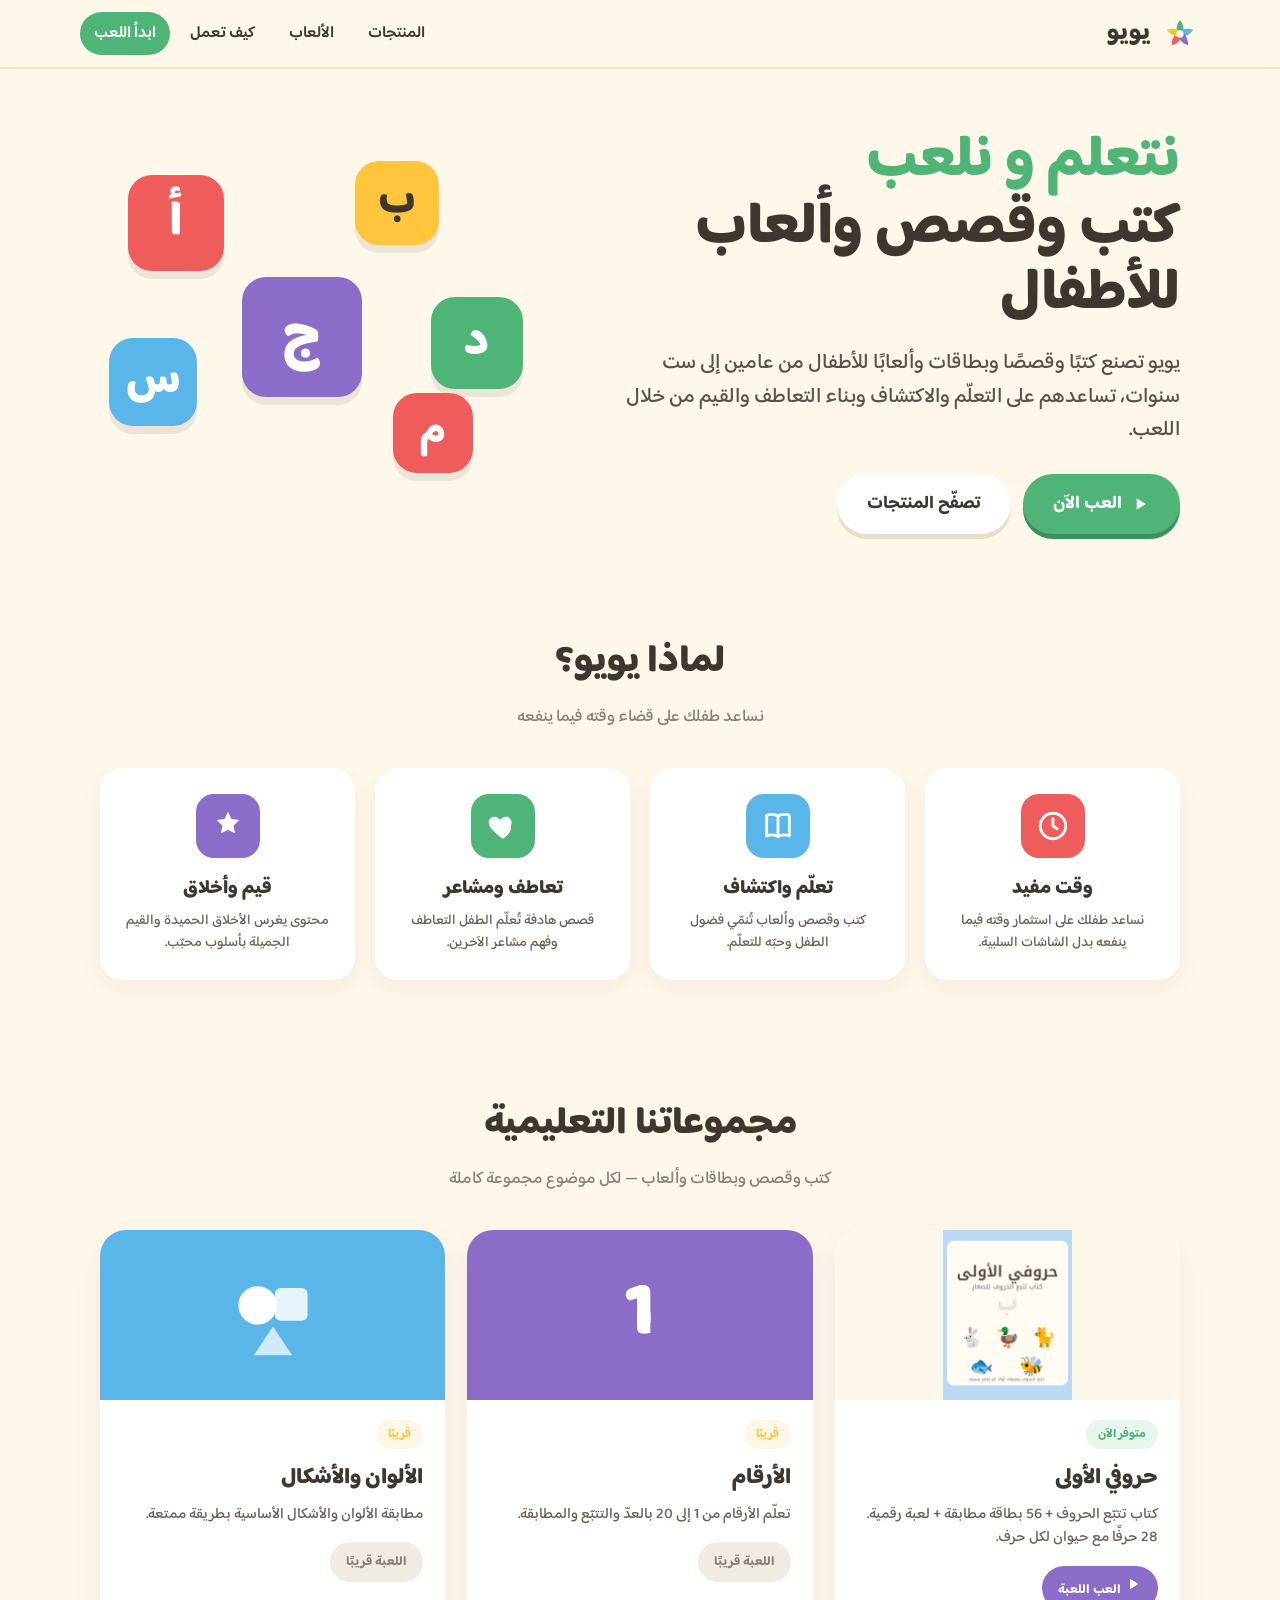
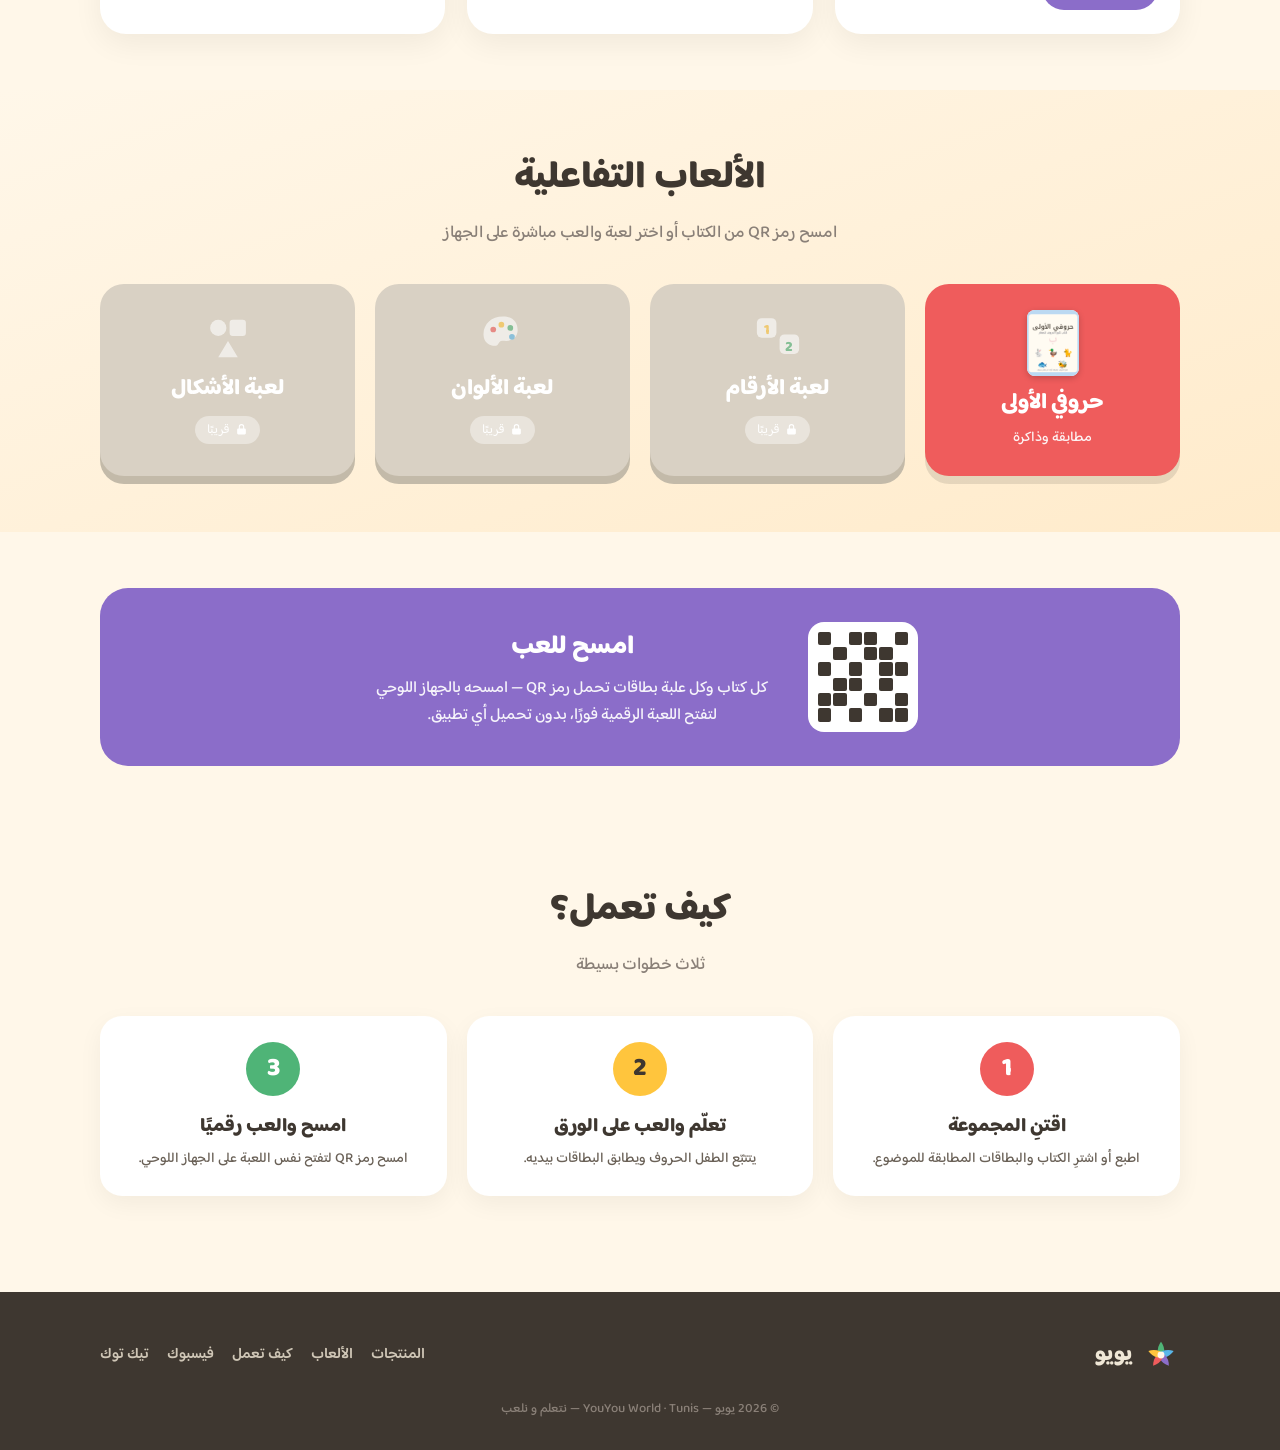
==== index.html @ b5bd4f9f "website" ====
<!DOCTYPE html>
<html lang="ar" dir="rtl">
<head>
<meta charset="UTF-8">
<meta name="viewport" content="width=device-width, initial-scale=1.0">
<title>يويو — نتعلم و نلعب</title>
<link rel="stylesheet" href="style.css">

</head>
<body>

<!-- NAV -->
<nav>
  <div class="wrap nav-in">
    <div class="brand"><svg class="brand-flower" viewBox="0 0 120 120"  xmlns="http://www.w3.org/2000/svg"><path d="M70.0 53.4 Q72.4 34.0 60.0 18.0 Q47.6 34.0 50.0 53.4 Q60.0 60.0 70.0 53.4 Z" fill="#4FB477"/><path d="M69.4 67.5 Q88.6 63.7 99.9 47.0 Q80.9 40.2 63.2 48.4 Q60.0 60.0 69.4 67.5 Z" fill="#5AB6E8"/><path d="M55.8 71.2 Q65.3 88.4 84.7 94.0 Q85.3 73.8 72.0 59.5 Q60.0 60.0 55.8 71.2 Z" fill="#8B6DC9"/><path d="M48.0 59.5 Q34.7 73.8 35.3 94.0 Q54.7 88.4 64.2 71.2 Q60.0 60.0 48.0 59.5 Z" fill="#EF5C5C"/><path d="M56.8 48.4 Q39.1 40.2 20.1 47.0 Q31.4 63.7 50.6 67.5 Q60.0 60.0 56.8 48.4 Z" fill="#FFC53D"/><circle cx="60" cy="60" r="11" fill="#FFF7E9"/></svg> يويو</div>
    <div class="nav-links">
      <a href="#products">المنتجات</a>
      <a href="#games">الألعاب</a>
      <a href="#how">كيف تعمل</a>
      <a href="#games" class="cta">ابدأ اللعب</a>
    </div>
  </div>
</nav>

<!-- HERO -->
<header class="hero">
  <div class="wrap hero-grid">
    <div>
      <h1><span class="hl">نتعلم و نلعب</span><br>كتب وقصص وألعاب للأطفال</h1>
      <p>يويو تصنع كتبًا وقصصًا وبطاقات وألعابًا للأطفال من عامين إلى ست سنوات، تساعدهم على التعلّم والاكتشاف وبناء التعاطف والقيم من خلال اللعب.</p>
      <div class="hero-btns">
        <a href="#games" class="btn btn-primary"><svg viewBox="0 0 24 24" width="20" height="20" fill="currentColor"><path d="M8 5v14l11-7z"/></svg> العب الآن</a>
        <a href="#products" class="btn btn-ghost">تصفّح المنتجات</a>
      </div>
    </div>
    <div class="hero-art" id="heroArt"></div>
  </div>
</header>

<!-- VALUES STRIP -->
<section class="sec values-sec">
  <div class="wrap">
    <h2>لماذا يويو؟</h2>
    <div class="sub">نساعد طفلك على قضاء وقته فيما ينفعه</div>
    <div class="values-grid" id="valuesGrid"></div>
  </div>
</section>

<!-- PRODUCTS -->
<section class="sec" id="products">
  <div class="wrap">
    <h2>مجموعاتنا التعليمية</h2>
    <div class="sub">كتب وقصص وبطاقات وألعاب — لكل موضوع مجموعة كاملة</div>
    <div class="prod-grid" id="prodGrid"></div>
  </div>
</section>

<!-- GAMES HUB -->
<section class="sec games" id="games">
  <div class="wrap">
    <h2>الألعاب التفاعلية</h2>
    <div class="sub">امسح رمز QR من الكتاب أو اختر لعبة والعب مباشرة على الجهاز</div>
    <div class="game-grid" id="gameGrid"></div>
  </div>
</section>

<!-- SCAN STRIP -->
<section class="sec">
  <div class="wrap">
    <div class="scanstrip">
      <div class="qr" id="qrArt"></div>
      <div>
        <h3>امسح للعب</h3>
        <p>كل كتاب وكل علبة بطاقات تحمل رمز QR — امسحه بالجهاز اللوحي لتفتح اللعبة الرقمية فورًا، بدون تحميل أي تطبيق.</p>
      </div>
    </div>
  </div>
</section>

<!-- HOW -->
<section class="sec" id="how">
  <div class="wrap">
    <h2>كيف تعمل؟</h2>
    <div class="sub">ثلاث خطوات بسيطة</div>
    <div class="steps">
      <div class="step"><div class="n" style="background:var(--red)">1</div><h3>اقتنِ المجموعة</h3><p>اطبع أو اشترِ الكتاب والبطاقات المطابقة للموضوع.</p></div>
      <div class="step"><div class="n" style="background:var(--yellow);color:var(--ink)">2</div><h3>تعلّم والعب على الورق</h3><p>يتتبّع الطفل الحروف ويطابق البطاقات بيديه.</p></div>
      <div class="step"><div class="n" style="background:var(--green)">3</div><h3>امسح والعب رقميًا</h3><p>امسح رمز QR لتفتح نفس اللعبة على الجهاز اللوحي.</p></div>
    </div>
  </div>
</section>

<!-- FOOTER -->
<footer>
  <div class="wrap">
    <div class="foot-in">
      <div class="foot-brand"><svg class="foot-flower" viewBox="0 0 120 120"  xmlns="http://www.w3.org/2000/svg"><path d="M70.0 53.4 Q72.4 34.0 60.0 18.0 Q47.6 34.0 50.0 53.4 Q60.0 60.0 70.0 53.4 Z" fill="#4FB477"/><path d="M69.4 67.5 Q88.6 63.7 99.9 47.0 Q80.9 40.2 63.2 48.4 Q60.0 60.0 69.4 67.5 Z" fill="#5AB6E8"/><path d="M55.8 71.2 Q65.3 88.4 84.7 94.0 Q85.3 73.8 72.0 59.5 Q60.0 60.0 55.8 71.2 Z" fill="#8B6DC9"/><path d="M48.0 59.5 Q34.7 73.8 35.3 94.0 Q54.7 88.4 64.2 71.2 Q60.0 60.0 48.0 59.5 Z" fill="#EF5C5C"/><path d="M56.8 48.4 Q39.1 40.2 20.1 47.0 Q31.4 63.7 50.6 67.5 Q60.0 60.0 56.8 48.4 Z" fill="#FFC53D"/><circle cx="60" cy="60" r="11" fill="#FFF7E9"/></svg> يويو</div>
      <div class="foot-links">
        <a href="#products">المنتجات</a>
        <a href="#games">الألعاب</a>
        <a href="#how">كيف تعمل</a>
        <a href="#">فيسبوك</a>
        <a href="#">تيك توك</a>
      </div>
    </div>
    <div class="copy">© 2026 يويو — YouYou World · Tunis — نتعلم و نلعب</div>
  </div>
</footer>

<script src="script.js"></script>

</body>
</html>
---- style.css ----
@import url('https://fonts.googleapis.com/css2?family=Baloo+Bhaijaan+2:wght@400;500;600;700;800&display=swap');
:root{
  --cream:#FFF7E9; --ink:#3E3730; --soft:#8A8078;
  --red:#EF5C5C; --yellow:#FFC53D; --purple:#8B6DC9; --green:#4FB477; --sky:#5AB6E8;
  --primary:#4FB477;
}
*{box-sizing:border-box;margin:0;padding:0;font-family:'Baloo Bhaijaan 2',sans-serif;-webkit-tap-highlight-color:transparent;}
html{scroll-behavior:smooth;}
body{background:var(--cream);color:var(--ink);overflow-x:hidden;}
.wrap{max-width:1120px;margin:0 auto;padding:0 20px;}

/* ---------- NAV ---------- */
nav{position:sticky;top:0;z-index:50;background:rgba(255,247,233,.9);backdrop-filter:blur(10px);border-bottom:2px solid #f0e6d0;}
.nav-in{display:flex;align-items:center;justify-content:space-between;padding:12px 0;}
.brand{display:flex;align-items:center;gap:10px;font-weight:800;font-size:24px;}
.brand-flower{width:40px;height:40px;flex:0 0 auto;}
.nav-links{display:flex;gap:6px;}
.nav-links a{text-decoration:none;color:var(--ink);font-weight:600;font-size:16px;padding:8px 14px;border-radius:999px;transition:.15s;}
.nav-links a:hover{background:#fff;}
.nav-links a.cta{background:var(--green);color:#fff;}
@media(max-width:640px){.nav-links a:not(.cta){display:none;}}

/* ---------- HERO ---------- */
.hero{position:relative;padding:60px 0 40px;overflow:hidden;}
.hero-grid{display:grid;grid-template-columns:1.1fr .9fr;gap:30px;align-items:center;}
@media(max-width:820px){.hero-grid{grid-template-columns:1fr;text-align:center;}}
.hero h1{font-size:clamp(34px,6vw,58px);font-weight:800;line-height:1.15;}
.hero h1 .hl{color:var(--green);}
.hero p{font-size:clamp(17px,2.4vw,21px);color:#5a524a;margin:18px 0 26px;font-weight:500;line-height:1.6;}
.hero-btns{display:flex;gap:12px;flex-wrap:wrap;}
@media(max-width:820px){.hero-btns{justify-content:center;}}
.btn{border:none;cursor:pointer;font-family:inherit;font-weight:700;font-size:18px;padding:15px 30px;border-radius:999px;text-decoration:none;display:inline-flex;align-items:center;gap:8px;transition:transform .12s;}
.btn:active{transform:translateY(2px);}
.btn-primary{background:var(--green);color:#fff;box-shadow:0 5px 0 #3d9160;}
.btn-ghost{background:#fff;color:var(--ink);box-shadow:0 5px 0 #e7ddc8;}
/* floating letters art */
.hero-art{position:relative;height:340px;}
.float{position:absolute;font-weight:800;border-radius:24px;display:flex;align-items:center;justify-content:center;box-shadow:0 8px 0 rgba(0,0,0,.08);}
.float img{width:64%;height:64%;object-fit:contain;}
@keyframes bob{0%,100%{transform:translateY(0) rotate(var(--r,0));}50%{transform:translateY(-12px) rotate(var(--r,0));}}
.float{animation:bob 3s ease-in-out infinite;}

/* ---------- VALUES ---------- */
.values-sec{padding-top:30px;}
.values-grid{display:grid;grid-template-columns:repeat(auto-fit,minmax(220px,1fr));gap:20px;}
.value{background:#fff;border-radius:22px;padding:26px 22px;text-align:center;box-shadow:0 8px 24px rgba(0,0,0,.05);}
.value .vic{width:64px;height:64px;border-radius:18px;display:flex;align-items:center;justify-content:center;margin:0 auto 14px;}
.value .vic svg{width:34px;height:34px;}
.value h3{font-size:19px;font-weight:800;margin-bottom:6px;}
.value p{color:#6a6157;font-size:14px;font-weight:500;line-height:1.55;}

/* ---------- SECTION TITLES ---------- */
.sec{padding:56px 0;}
.sec h2{font-size:clamp(26px,4vw,38px);font-weight:800;text-align:center;margin-bottom:8px;}
.sec .sub{text-align:center;color:var(--soft);font-size:17px;font-weight:500;margin-bottom:36px;}

/* ---------- PRODUCTS ---------- */
.prod-grid{display:grid;grid-template-columns:repeat(auto-fit,minmax(260px,1fr));gap:22px;}
.prod{background:#fff;border-radius:26px;overflow:hidden;box-shadow:0 10px 30px rgba(0,0,0,.06);transition:transform .18s;display:flex;flex-direction:column;}
.prod:hover{transform:translateY(-6px);}
.prod .top{height:170px;display:flex;align-items:center;justify-content:center;gap:10px;position:relative;}
.prod .top .big{font-size:78px;font-weight:800;color:#fff;}
.prod .top img{width:90px;height:90px;object-fit:contain;}
.cover-thumb{width:100% !important;height:100% !important;object-fit:cover;object-position:top;}
.game-thumb{width:52px;height:66px;object-fit:cover;object-position:top;border-radius:8px;box-shadow:0 2px 6px rgba(0,0,0,.2);background:#fff;}
.prod .body{padding:20px 22px 24px;}
.prod .tag{display:inline-block;font-size:12px;font-weight:700;padding:4px 12px;border-radius:999px;margin-bottom:10px;}
.prod h3{font-size:22px;font-weight:800;margin-bottom:6px;}
.prod p{color:#6a6157;font-size:15px;font-weight:500;line-height:1.55;margin-bottom:16px;}
.prod .row{display:flex;gap:8px;flex-wrap:wrap;}
.mini{font-size:13px;font-weight:700;padding:9px 16px;border-radius:999px;text-decoration:none;cursor:pointer;border:none;font-family:inherit;}
.mini.play{background:var(--purple);color:#fff;}
.mini.soon{background:#f0ece3;color:var(--soft);}

/* ---------- GAMES HUB ---------- */
.games{background:linear-gradient(160deg,#FFF7E9,#FFEBCB);}
.game-grid{display:grid;grid-template-columns:repeat(auto-fit,minmax(230px,1fr));gap:20px;}
.game{border-radius:24px;padding:26px 22px;color:#fff;text-align:center;box-shadow:0 8px 0 rgba(0,0,0,.1);cursor:pointer;text-decoration:none;display:block;transition:transform .12s;}
.game:active{transform:translateY(3px);}
.game .ic{margin-bottom:8px;display:flex;justify-content:center;}
.game .ic svg{width:52px;height:52px;}
.game h3{font-size:22px;font-weight:800;}
.game p{font-size:14px;font-weight:500;opacity:.92;margin-top:4px;}
.game.locked{background:#d9d1c4 !important;box-shadow:0 8px 0 #c3baa9;cursor:default;}
.game.locked .ic{opacity:.6;}
.game.locked .lockp{font-size:13px;margin-top:8px;background:rgba(255,255,255,.4);display:inline-flex;align-items:center;gap:5px;padding:3px 12px;border-radius:999px;}

/* ---------- SCAN STRIP ---------- */
.scanstrip{background:var(--purple);color:#fff;border-radius:28px;padding:34px;display:flex;align-items:center;gap:26px;flex-wrap:wrap;justify-content:center;text-align:center;}
.scanstrip .qr{width:110px;height:110px;background:#fff;border-radius:16px;display:grid;grid-template-columns:repeat(6,1fr);grid-template-rows:repeat(6,1fr);padding:10px;gap:2px;flex:0 0 auto;}
.scanstrip .qr i{background:var(--ink);border-radius:2px;}
.scanstrip .qr i.off{background:transparent;}
.scanstrip h3{font-size:26px;font-weight:800;}
.scanstrip p{font-size:16px;opacity:.92;font-weight:500;max-width:420px;margin-top:6px;}

/* ---------- HOW ---------- */
.steps{display:grid;grid-template-columns:repeat(auto-fit,minmax(200px,1fr));gap:20px;}
.step{background:#fff;border-radius:22px;padding:26px 22px;text-align:center;box-shadow:0 8px 24px rgba(0,0,0,.05);}
.step .n{width:54px;height:54px;border-radius:50%;display:flex;align-items:center;justify-content:center;font-size:26px;font-weight:800;color:#fff;margin:0 auto 14px;}
.step h3{font-size:19px;font-weight:800;margin-bottom:6px;}
.step p{color:#6a6157;font-size:14px;font-weight:500;line-height:1.5;}

/* ---------- FOOTER ---------- */
footer{background:var(--ink);color:#efe7d6;padding:44px 0 30px;margin-top:40px;}
.foot-in{display:flex;justify-content:space-between;align-items:center;flex-wrap:wrap;gap:20px;}
.foot-brand{display:flex;align-items:center;gap:10px;font-weight:800;font-size:22px;}
.foot-flower{width:38px;height:38px;}
.foot-links{display:flex;gap:18px;flex-wrap:wrap;}
.foot-links a{color:#cfc6b6;text-decoration:none;font-weight:600;font-size:15px;}
.foot-links a:hover{color:#fff;}
.copy{text-align:center;color:#8a8078;font-size:13px;margin-top:24px;font-weight:500;}

.logo-svg-book{fill:#fff;stroke:var(--ink);}
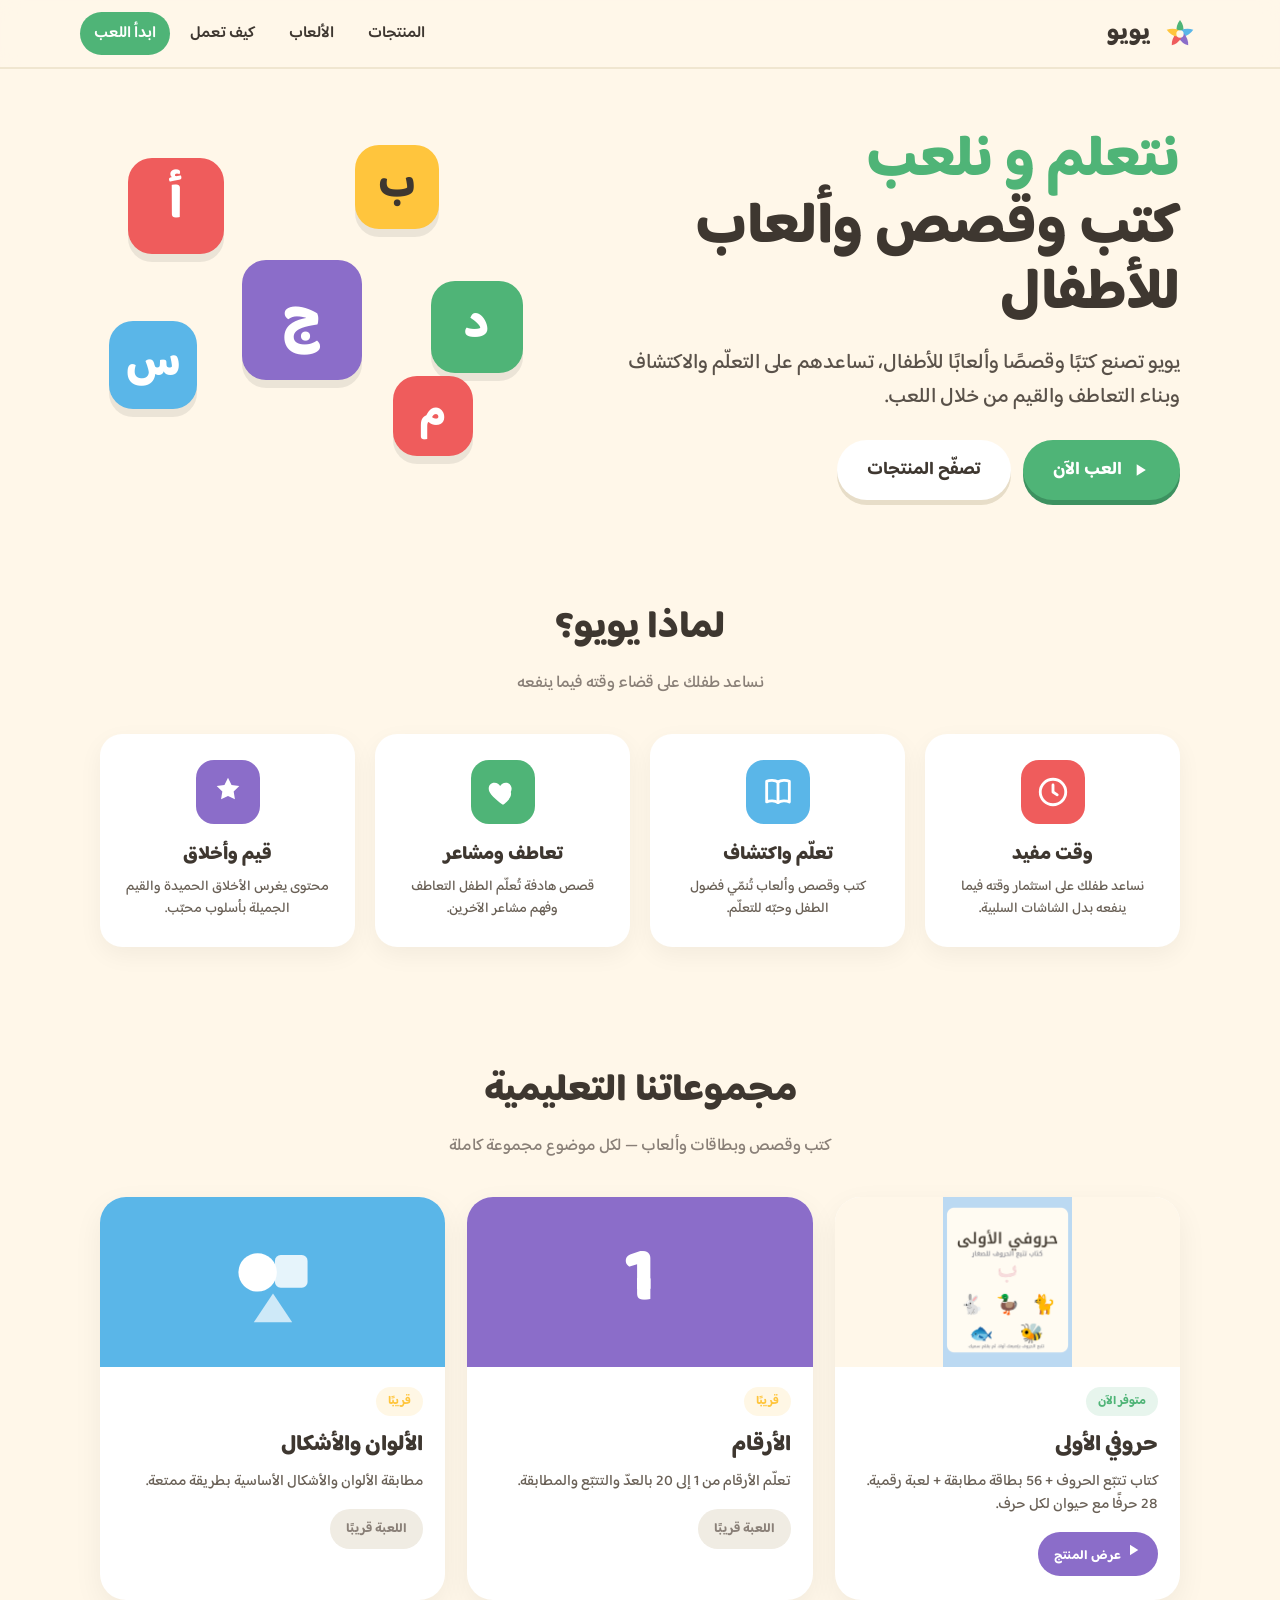
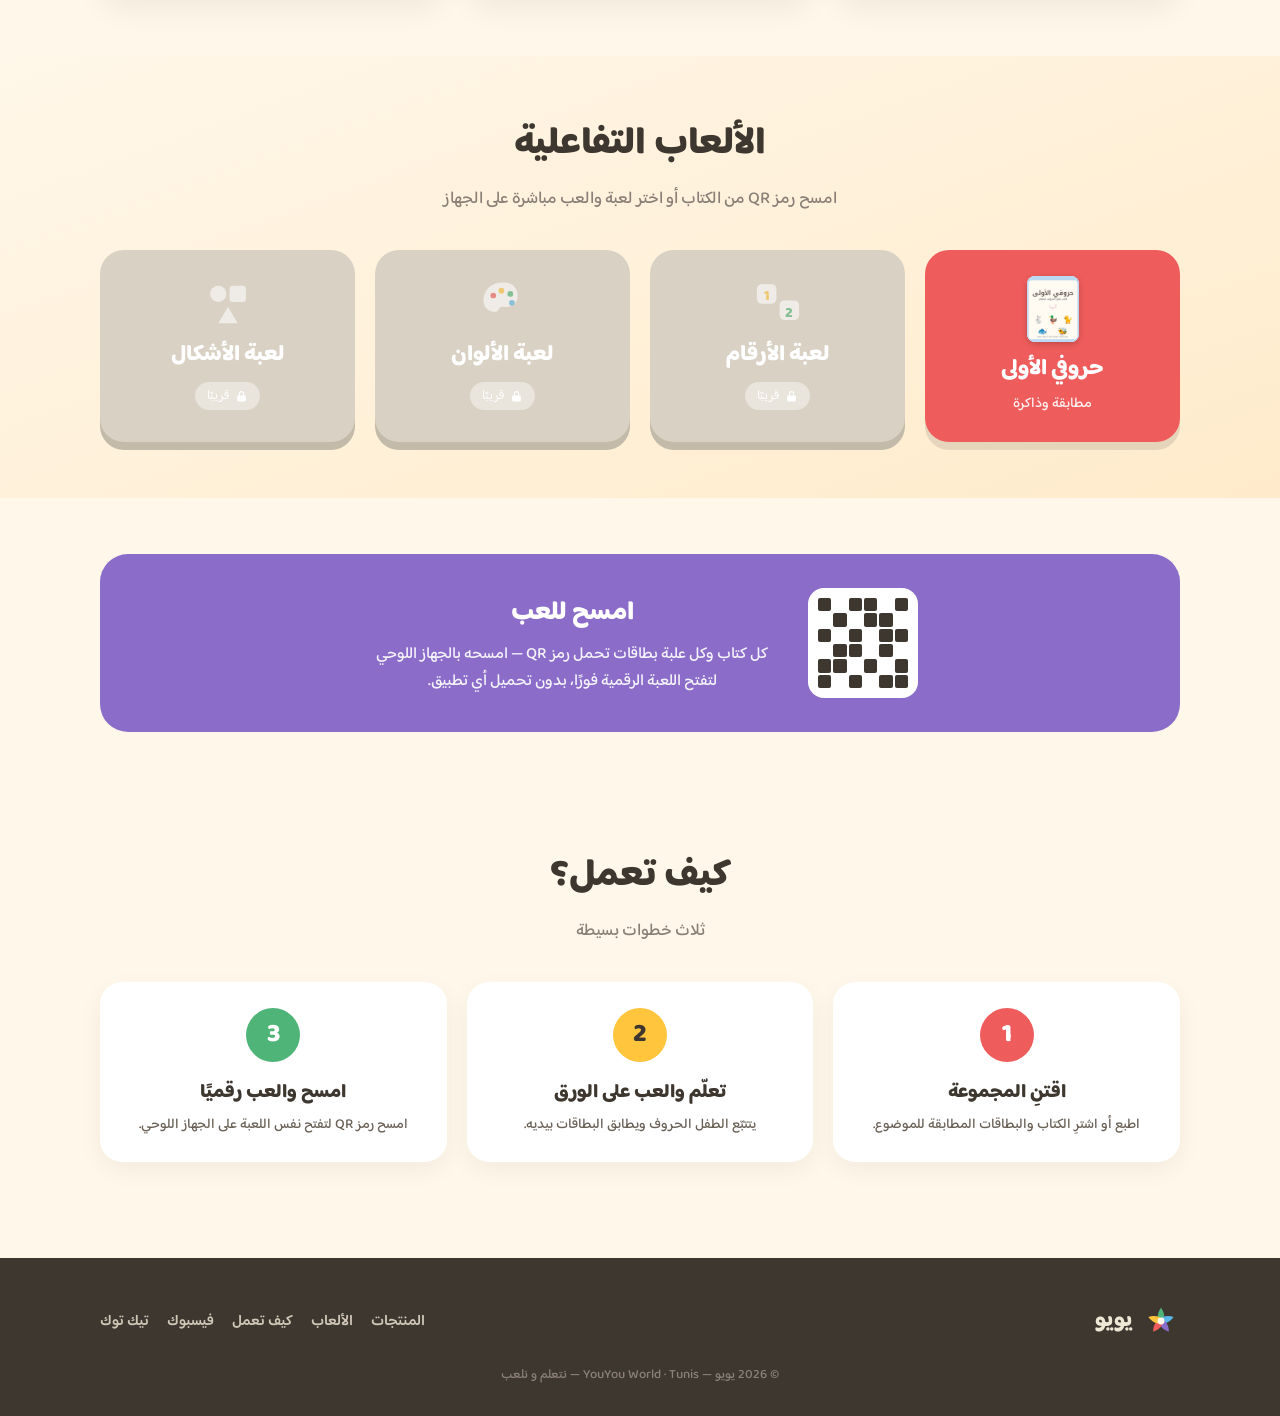
==== commit cce4c89f: "Update homepage" ====
--- a/index.html
+++ b/index.html
@@ -27,7 +27,7 @@
   <div class="wrap hero-grid">
     <div>
       <h1><span class="hl">نتعلم و نلعب</span><br>كتب وقصص وألعاب للأطفال</h1>
-      <p>يويو تصنع كتبًا وقصصًا وبطاقات وألعابًا للأطفال من عامين إلى ست سنوات، تساعدهم على التعلّم والاكتشاف وبناء التعاطف والقيم من خلال اللعب.</p>
+      <p>يويو تصنع كتبًا وقصصًا وألعابًا للأطفال، تساعدهم على التعلّم والاكتشاف وبناء التعاطف والقيم من خلال اللعب.</p>
       <div class="hero-btns">
         <a href="#games" class="btn btn-primary"><svg viewBox="0 0 24 24" width="20" height="20" fill="currentColor"><path d="M8 5v14l11-7z"/></svg> العب الآن</a>
         <a href="#products" class="btn btn-ghost">تصفّح المنتجات</a>
--- a/style.css
+++ b/style.css
@@ -110,4 +110,56 @@
 .foot-links a:hover{color:#fff;}
 .copy{text-align:center;color:#8a8078;font-size:13px;margin-top:24px;font-weight:500;}
 
-.logo-svg-book{fill:#fff;stroke:var(--ink);}+.logo-svg-book{fill:#fff;stroke:var(--ink);}/* ===== product-houroufi.html — reuses tokens from style.css ===== */
+
+.pd-crumb{display:flex;align-items:center;gap:8px;padding:18px 20px 0;font-size:14px;color:var(--soft);font-weight:600;}
+.pd-crumb a{color:var(--soft);text-decoration:none;}
+.pd-crumb a:hover{color:var(--ink);}
+.pd-crumb-current{color:var(--ink);}
+
+/* ---------- PRODUCT HERO ---------- */
+.pd-hero{display:grid;grid-template-columns:.85fr 1.15fr;gap:52px;align-items:center;padding:36px 20px 56px;}
+@media(max-width:860px){.pd-hero{grid-template-columns:1fr;}}
+
+.pd-media{position:relative;display:flex;justify-content:center;}
+.pd-cover{width:100%;max-width:340px;border-radius:26px;box-shadow:0 24px 50px rgba(62,55,48,.18);border:10px solid #fff;}
+.pd-badge{position:absolute;top:14px;right:calc(50% - 170px + 14px);background:var(--green);color:#fff;font-weight:700;font-size:13px;
+  padding:8px 14px;border-radius:999px;display:flex;align-items:center;gap:6px;box-shadow:0 6px 0 rgba(0,0,0,.08);}
+@media(max-width:860px){.pd-badge{right:calc(50% - 170px + 14px);}}
+
+.pd-tag{display:inline-block;font-size:13px;font-weight:700;color:var(--purple);background:#8B6DC922;
+  padding:5px 14px;border-radius:999px;margin-bottom:14px;}
+.pd-info h1{font-size:clamp(34px,5vw,50px);font-weight:800;line-height:1.1;margin-bottom:12px;}
+.pd-sub{font-size:18px;color:#5a524a;font-weight:500;line-height:1.6;margin-bottom:26px;max-width:520px;}
+
+.pd-stats{display:flex;gap:28px;margin-bottom:30px;flex-wrap:wrap;}
+.pd-stat{display:flex;flex-direction:column;}
+.pd-stat strong{font-size:30px;font-weight:800;color:var(--red);line-height:1;}
+.pd-stat span{font-size:13px;color:var(--soft);font-weight:600;margin-top:4px;}
+
+.pd-ctas{display:flex;gap:12px;flex-wrap:wrap;margin-bottom:24px;}
+.pd-play-btn{font-size:17px;}
+
+.pd-scan{display:flex;align-items:center;gap:10px;font-size:14px;color:#6a6157;font-weight:600;
+  background:#fff;border-radius:16px;padding:14px 18px;max-width:520px;box-shadow:0 4px 16px rgba(0,0,0,.04);}
+.pd-scan svg{flex:0 0 auto;color:var(--green);}
+
+/* ---------- DETAILS / FEATURES ---------- */
+.pd-details{padding:20px 20px 56px;}
+.pd-details h2, .pd-how h2{font-size:clamp(26px,4vw,32px);font-weight:800;text-align:center;margin-bottom:34px;}
+
+.pd-features{display:grid;grid-template-columns:repeat(auto-fit,minmax(240px,1fr));gap:20px;}
+.pd-feature{background:#fff;border-radius:22px;padding:26px 22px;box-shadow:0 8px 24px rgba(0,0,0,.05);}
+.pd-fic{width:52px;height:52px;border-radius:16px;display:flex;align-items:center;justify-content:center;margin-bottom:16px;}
+.pd-feature h3{font-size:19px;font-weight:800;margin-bottom:8px;}
+.pd-feature p{font-size:14.5px;color:#6a6157;font-weight:500;line-height:1.6;}
+
+/* ---------- HOW TO PLAY ---------- */
+.pd-how{background:linear-gradient(160deg,#FFF7E9,#FFEBCB);padding:56px 20px;border-radius:32px;margin:0 20px 56px;text-align:center;}
+.pd-steps{display:grid;grid-template-columns:repeat(auto-fit,minmax(200px,1fr));gap:20px;margin-bottom:34px;max-width:1000px;margin-inline:auto;}
+.pd-step{background:#fff;border-radius:22px;padding:26px 20px;box-shadow:0 8px 24px rgba(0,0,0,.05);}
+.pd-stepn{width:44px;height:44px;border-radius:50%;display:flex;align-items:center;justify-content:center;
+  font-size:20px;font-weight:800;color:#fff;margin:0 auto 12px;}
+.pd-step h3{font-size:17px;font-weight:800;margin-bottom:6px;}
+.pd-step p{font-size:13.5px;color:#6a6157;font-weight:500;line-height:1.5;}
+.pd-play-btn-lg{font-size:18px;padding:16px 34px;}
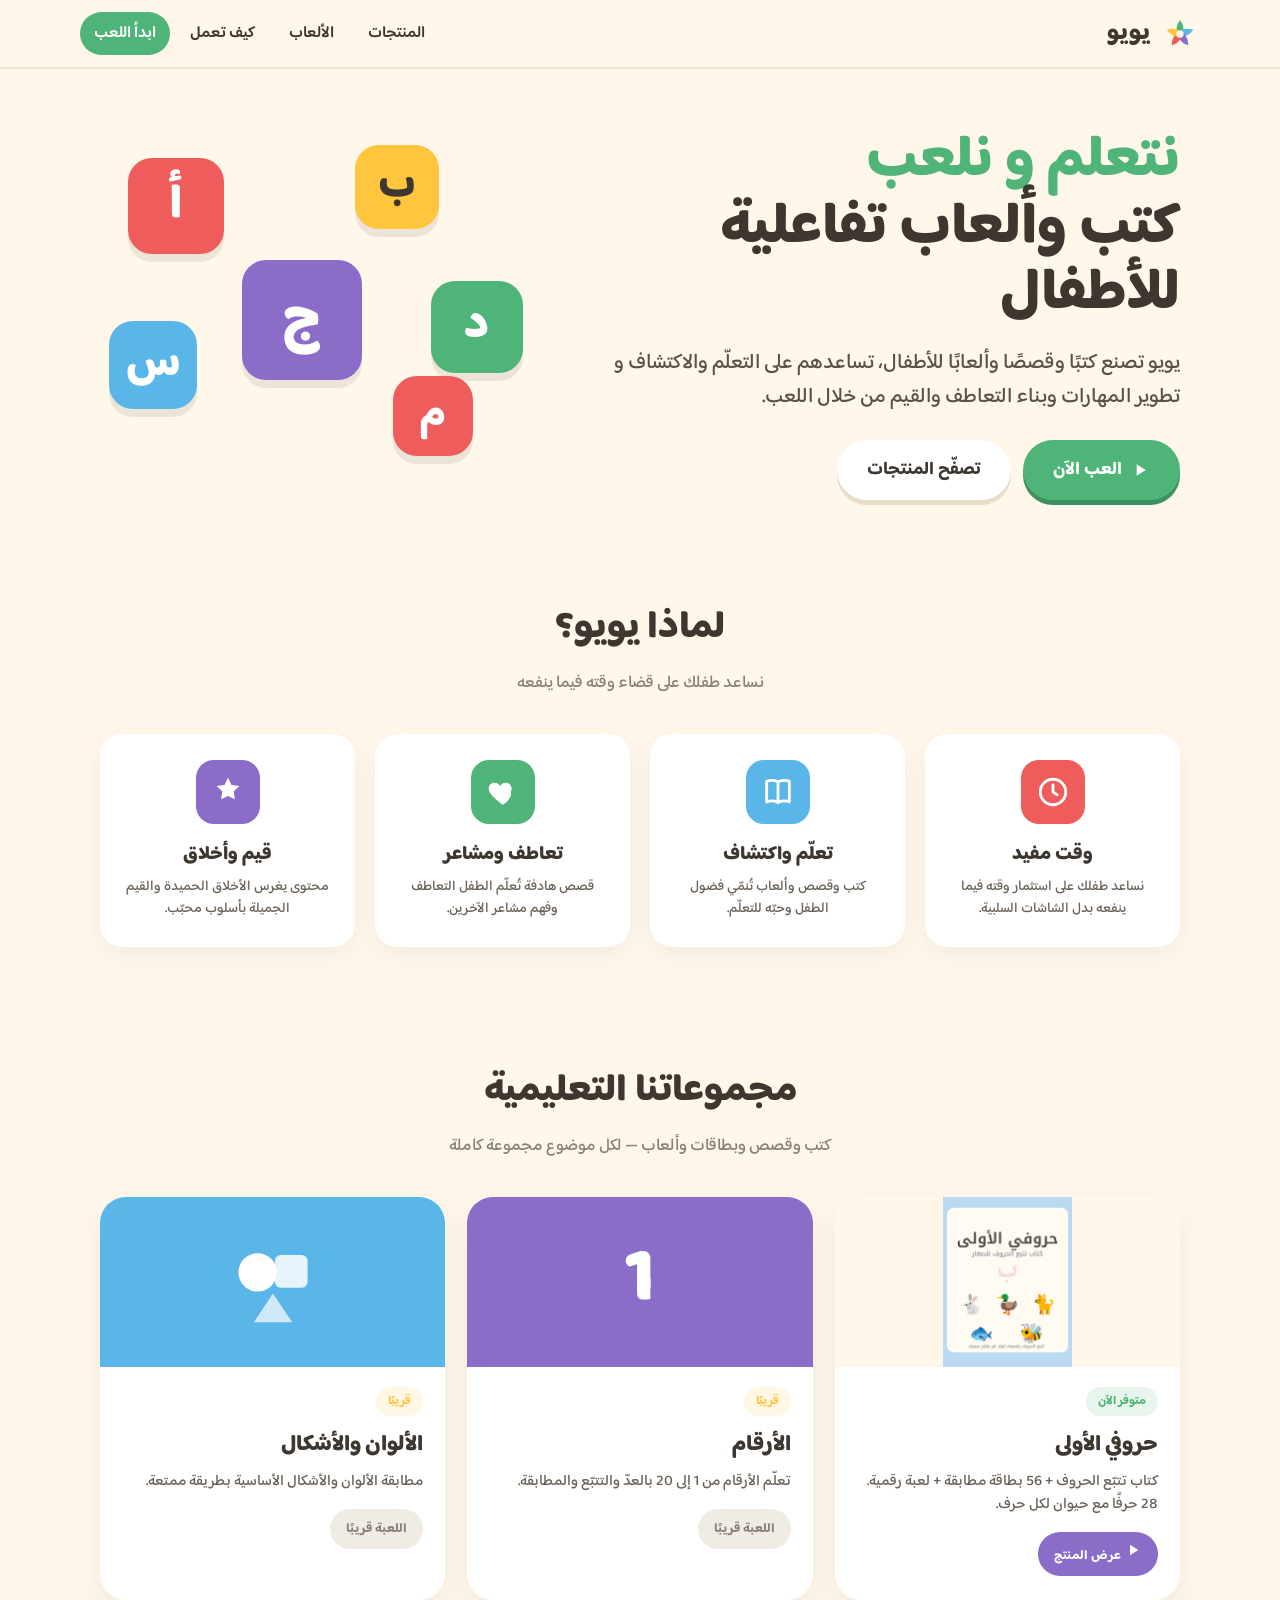
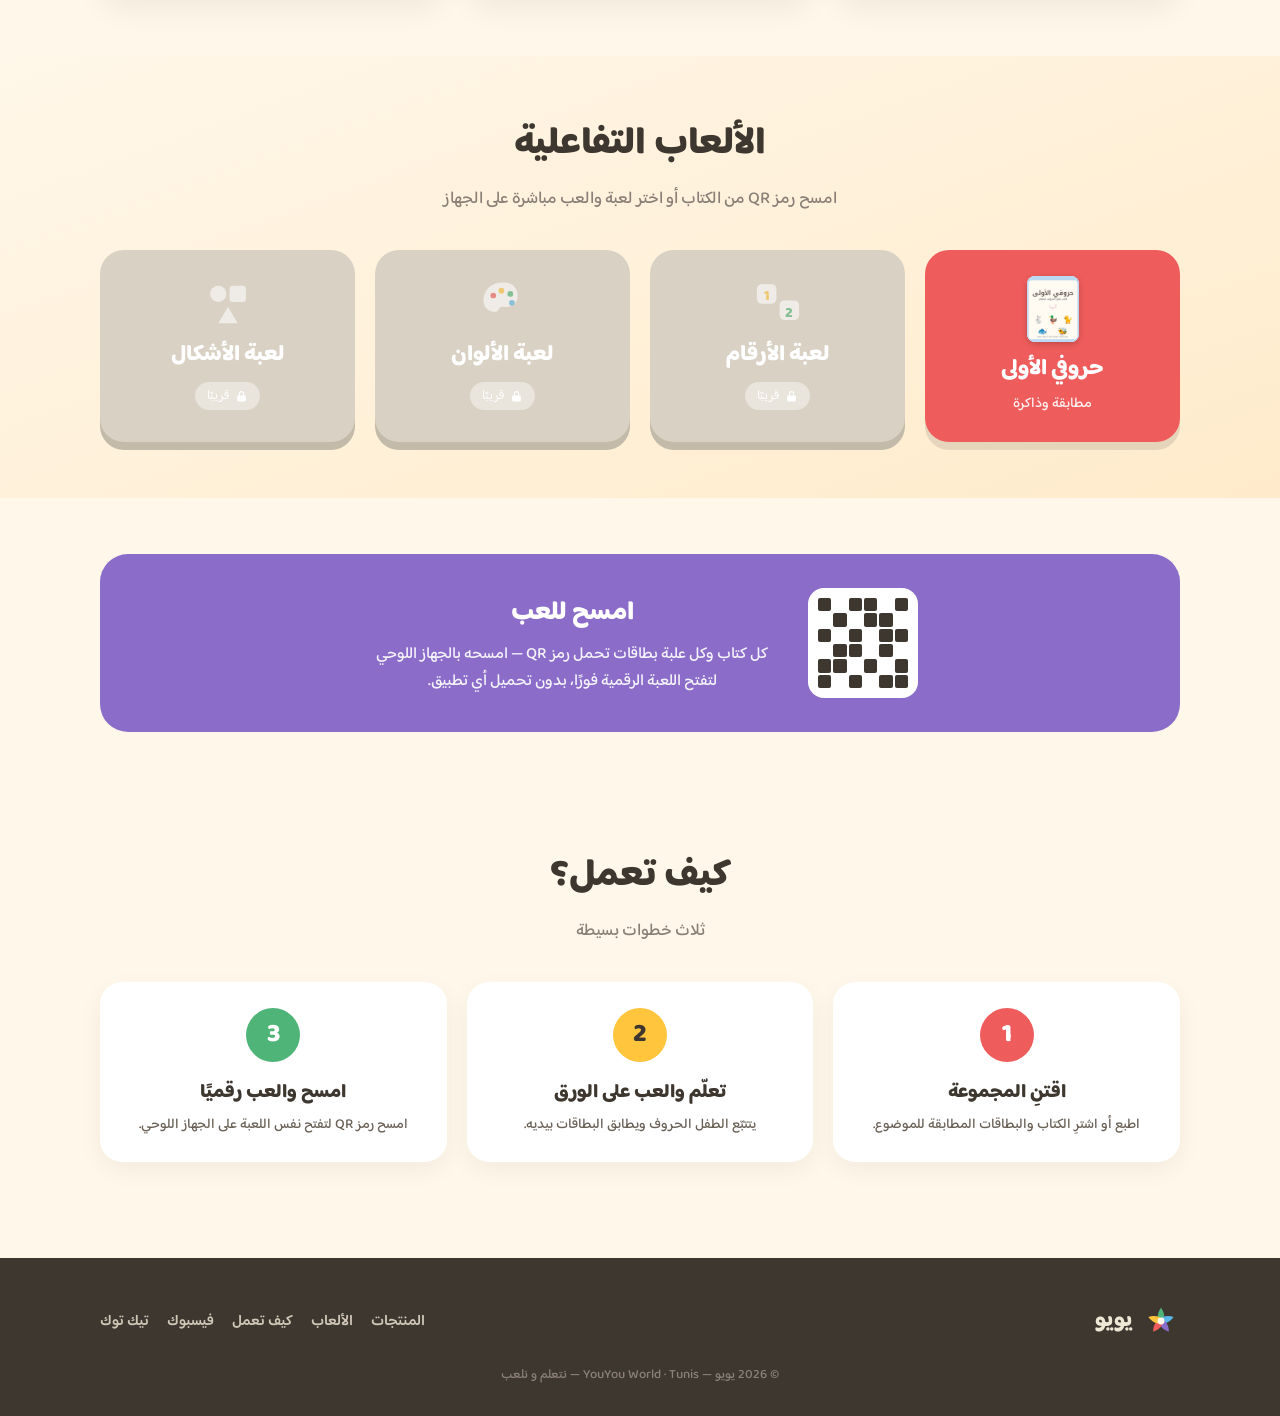
==== commit e2a04a30: "Update homepage" ====
--- a/index.html
+++ b/index.html
@@ -26,8 +26,8 @@
 <header class="hero">
   <div class="wrap hero-grid">
     <div>
-      <h1><span class="hl">نتعلم و نلعب</span><br>كتب وقصص وألعاب للأطفال</h1>
-      <p>يويو تصنع كتبًا وقصصًا وألعابًا للأطفال، تساعدهم على التعلّم والاكتشاف وبناء التعاطف والقيم من خلال اللعب.</p>
+      <h1><span class="hl">نتعلم و نلعب</span><br>كتب وألعاب تفاعلية للأطفال</h1>
+      <p>يويو تصنع كتبًا وقصصًا وألعابًا للأطفال، تساعدهم على التعلّم والاكتشاف و تطوير المهارات وبناء التعاطف والقيم من خلال اللعب.</p>
       <div class="hero-btns">
         <a href="#games" class="btn btn-primary"><svg viewBox="0 0 24 24" width="20" height="20" fill="currentColor"><path d="M8 5v14l11-7z"/></svg> العب الآن</a>
         <a href="#products" class="btn btn-ghost">تصفّح المنتجات</a>
--- a/style.css
+++ b/style.css
@@ -12,7 +12,7 @@
 /* ---------- NAV ---------- */
 nav{position:sticky;top:0;z-index:50;background:rgba(255,247,233,.9);backdrop-filter:blur(10px);border-bottom:2px solid #f0e6d0;}
 .nav-in{display:flex;align-items:center;justify-content:space-between;padding:12px 0;}
-.brand{display:flex;align-items:center;gap:10px;font-weight:800;font-size:24px;}
+.brand{display:flex;align-items:center;gap:10px;font-weight:800;font-size:24px;color:inherit;}
 .brand-flower{width:40px;height:40px;flex:0 0 auto;}
 .nav-links{display:flex;gap:6px;}
 .nav-links a{text-decoration:none;color:var(--ink);font-weight:600;font-size:16px;padding:8px 14px;border-radius:999px;transition:.15s;}
@@ -103,7 +103,7 @@
 /* ---------- FOOTER ---------- */
 footer{background:var(--ink);color:#efe7d6;padding:44px 0 30px;margin-top:40px;}
 .foot-in{display:flex;justify-content:space-between;align-items:center;flex-wrap:wrap;gap:20px;}
-.foot-brand{display:flex;align-items:center;gap:10px;font-weight:800;font-size:22px;}
+.foot-brand{display:flex;align-items:center;gap:10px;font-weight:800;font-size:22px;color:inherit;}
 .foot-flower{width:38px;height:38px;}
 .foot-links{display:flex;gap:18px;flex-wrap:wrap;}
 .foot-links a{color:#cfc6b6;text-decoration:none;font-weight:600;font-size:15px;}
@@ -155,7 +155,7 @@
 .pd-feature p{font-size:14.5px;color:#6a6157;font-weight:500;line-height:1.6;}
 
 /* ---------- HOW TO PLAY ---------- */
-.pd-how{background:linear-gradient(160deg,#FFF7E9,#FFEBCB);padding:56px 20px;border-radius:32px;margin:0 20px 56px;text-align:center;}
+.pd-how{background:linear-gradient(160deg,#FFF7E9,#FFEBCB);padding:56px 20px;border-radius:32px;margin:0 auto 56px;text-align:center;}
 .pd-steps{display:grid;grid-template-columns:repeat(auto-fit,minmax(200px,1fr));gap:20px;margin-bottom:34px;max-width:1000px;margin-inline:auto;}
 .pd-step{background:#fff;border-radius:22px;padding:26px 20px;box-shadow:0 8px 24px rgba(0,0,0,.05);}
 .pd-stepn{width:44px;height:44px;border-radius:50%;display:flex;align-items:center;justify-content:center;
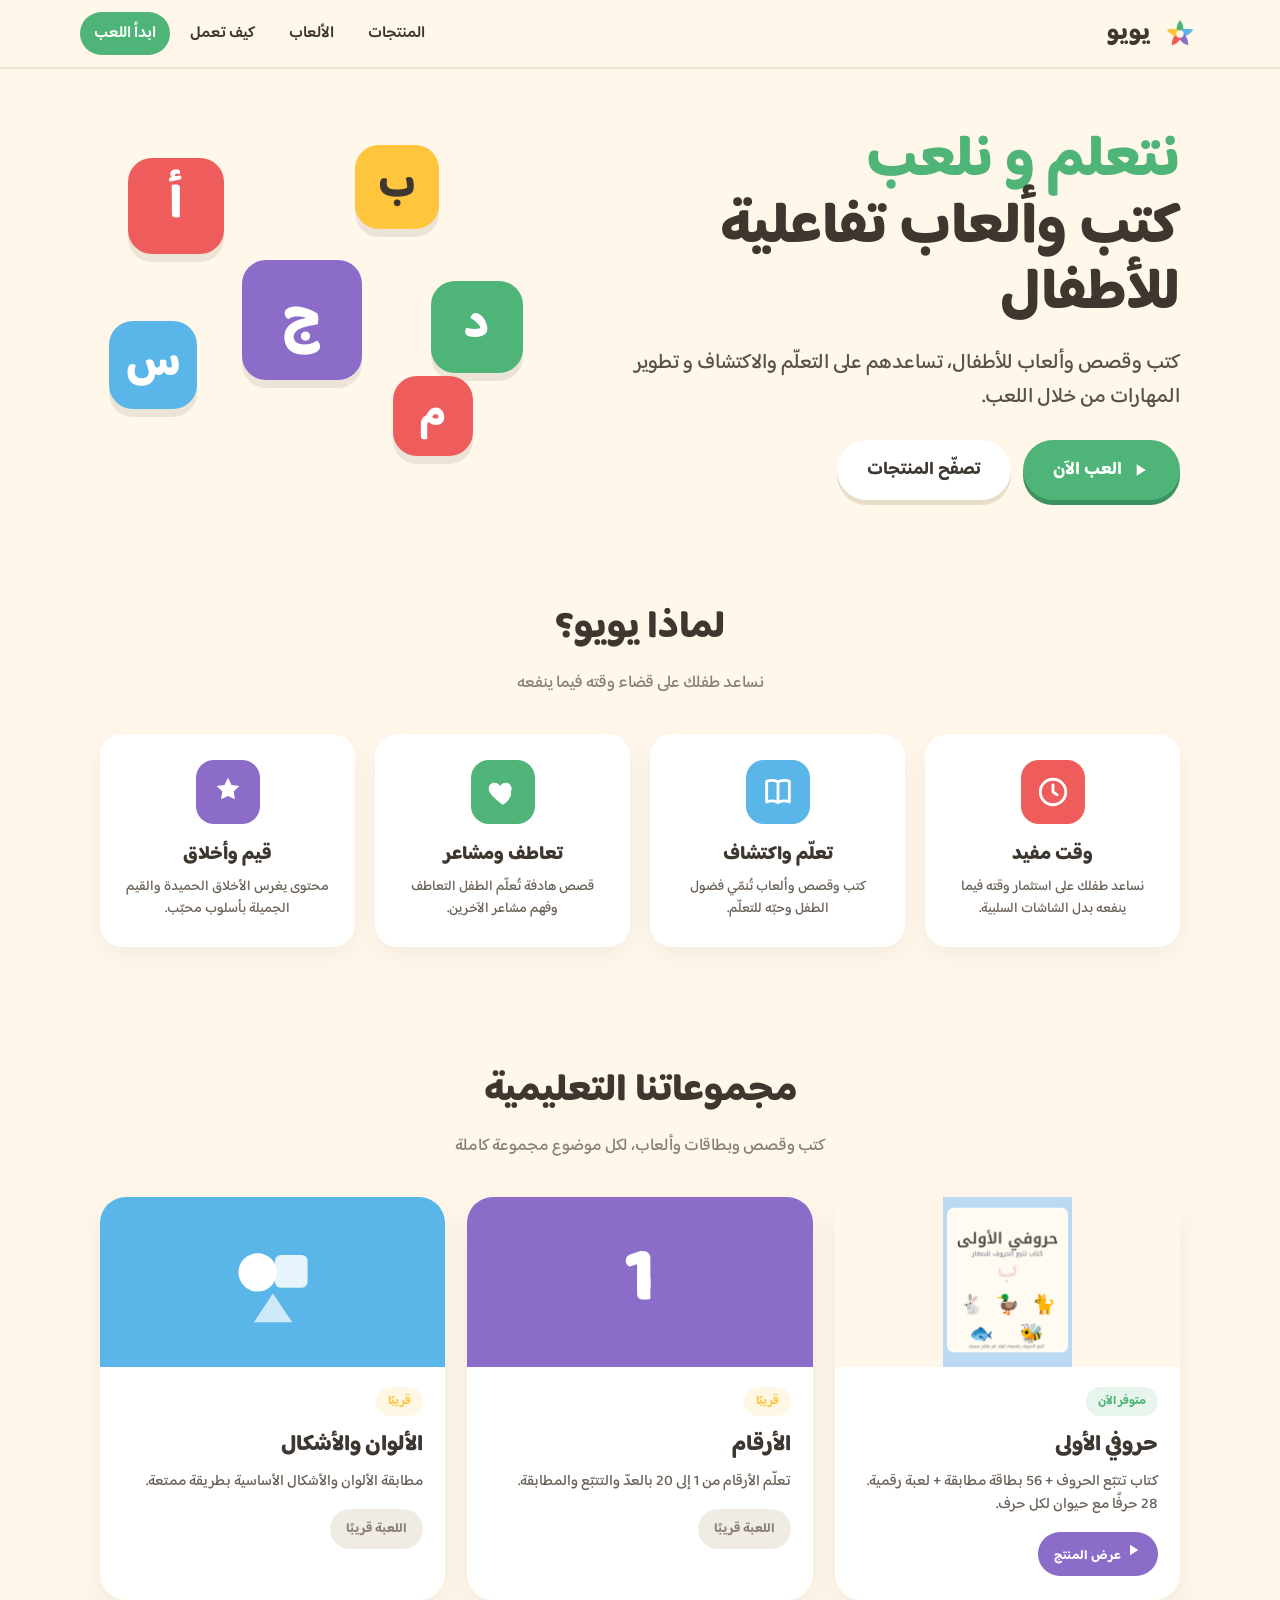
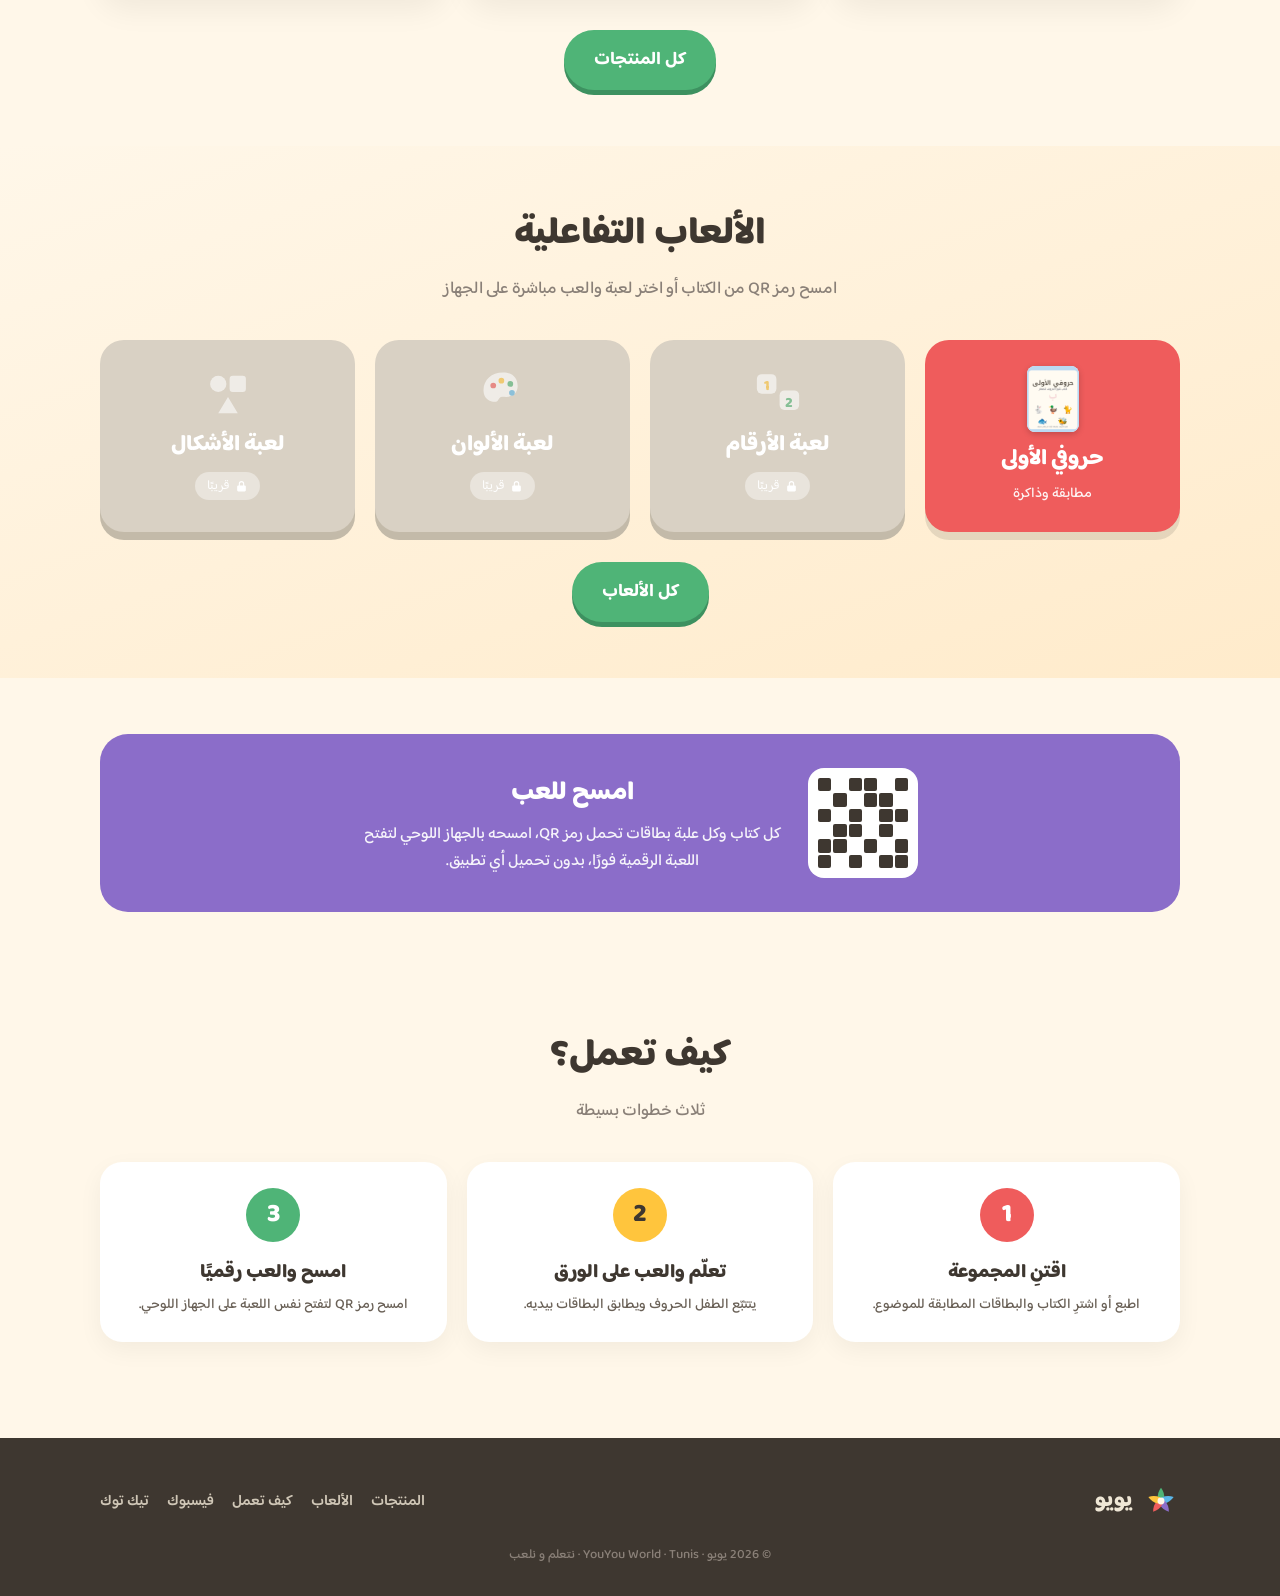
==== commit 8b7ffd85: "Add dedicated games hub and products pages Both pages read from shared registries (games-data.js, pr" ====
--- a/index.html
+++ b/index.html
@@ -3,7 +3,10 @@
 <head>
 <meta charset="UTF-8">
 <meta name="viewport" content="width=device-width, initial-scale=1.0">
-<title>يويو — نتعلم و نلعب</title>
+<title>يويو – كتب وألعاب تفاعلية للأطفال, عالم التعلم والمرح</title>
+<link rel="icon" type="image/svg+xml" href="favicon.svg">
+<link rel="icon" type="image/x-icon" href="favicon.ico">
+<link rel="apple-touch-icon" href="apple-touch-icon.png">
 <link rel="stylesheet" href="style.css">
 
 </head>
@@ -14,10 +17,10 @@
   <div class="wrap nav-in">
     <div class="brand"><svg class="brand-flower" viewBox="0 0 120 120"  xmlns="http://www.w3.org/2000/svg"><path d="M70.0 53.4 Q72.4 34.0 60.0 18.0 Q47.6 34.0 50.0 53.4 Q60.0 60.0 70.0 53.4 Z" fill="#4FB477"/><path d="M69.4 67.5 Q88.6 63.7 99.9 47.0 Q80.9 40.2 63.2 48.4 Q60.0 60.0 69.4 67.5 Z" fill="#5AB6E8"/><path d="M55.8 71.2 Q65.3 88.4 84.7 94.0 Q85.3 73.8 72.0 59.5 Q60.0 60.0 55.8 71.2 Z" fill="#8B6DC9"/><path d="M48.0 59.5 Q34.7 73.8 35.3 94.0 Q54.7 88.4 64.2 71.2 Q60.0 60.0 48.0 59.5 Z" fill="#EF5C5C"/><path d="M56.8 48.4 Q39.1 40.2 20.1 47.0 Q31.4 63.7 50.6 67.5 Q60.0 60.0 56.8 48.4 Z" fill="#FFC53D"/><circle cx="60" cy="60" r="11" fill="#FFF7E9"/></svg> يويو</div>
     <div class="nav-links">
-      <a href="#products">المنتجات</a>
-      <a href="#games">الألعاب</a>
+      <a href="products">المنتجات</a>
+      <a href="games">الألعاب</a>
       <a href="#how">كيف تعمل</a>
-      <a href="#games" class="cta">ابدأ اللعب</a>
+      <a href="games" class="cta">ابدأ اللعب</a>
     </div>
   </div>
 </nav>
@@ -27,7 +30,7 @@
   <div class="wrap hero-grid">
     <div>
       <h1><span class="hl">نتعلم و نلعب</span><br>كتب وألعاب تفاعلية للأطفال</h1>
-      <p>يويو تصنع كتبًا وقصصًا وألعابًا للأطفال، تساعدهم على التعلّم والاكتشاف و تطوير المهارات وبناء التعاطف والقيم من خلال اللعب.</p>
+      <p>كتب وقصص وألعاب للأطفال، تساعدهم على التعلّم والاكتشاف و تطوير المهارات من خلال اللعب.</p>
       <div class="hero-btns">
         <a href="#games" class="btn btn-primary"><svg viewBox="0 0 24 24" width="20" height="20" fill="currentColor"><path d="M8 5v14l11-7z"/></svg> العب الآن</a>
         <a href="#products" class="btn btn-ghost">تصفّح المنتجات</a>
@@ -50,8 +53,9 @@
 <section class="sec" id="products">
   <div class="wrap">
     <h2>مجموعاتنا التعليمية</h2>
-    <div class="sub">كتب وقصص وبطاقات وألعاب — لكل موضوع مجموعة كاملة</div>
+    <div class="sub">كتب وقصص وبطاقات وألعاب، لكل موضوع مجموعة كاملة</div>
     <div class="prod-grid" id="prodGrid"></div>
+    <div class="products-all"><a href="products" class="btn btn-primary">كل المنتجات</a></div>
   </div>
 </section>
 
@@ -61,6 +65,7 @@
     <h2>الألعاب التفاعلية</h2>
     <div class="sub">امسح رمز QR من الكتاب أو اختر لعبة والعب مباشرة على الجهاز</div>
     <div class="game-grid" id="gameGrid"></div>
+    <div class="games-all"><a href="games" class="btn btn-primary">كل الألعاب</a></div>
   </div>
 </section>
 
@@ -71,7 +76,7 @@
       <div class="qr" id="qrArt"></div>
       <div>
         <h3>امسح للعب</h3>
-        <p>كل كتاب وكل علبة بطاقات تحمل رمز QR — امسحه بالجهاز اللوحي لتفتح اللعبة الرقمية فورًا، بدون تحميل أي تطبيق.</p>
+        <p>كل كتاب وكل علبة بطاقات تحمل رمز QR، امسحه بالجهاز اللوحي لتفتح اللعبة الرقمية فورًا، بدون تحميل أي تطبيق.</p>
       </div>
     </div>
   </div>
@@ -103,10 +108,12 @@
         <a href="#">تيك توك</a>
       </div>
     </div>
-    <div class="copy">© 2026 يويو — YouYou World · Tunis — نتعلم و نلعب</div>
+    <div class="copy">© 2026 يويو · YouYou World · Tunis · نتعلم و نلعب</div>
   </div>
 </footer>
 
+<script src="games-data.js"></script>
+<script src="products-data.js"></script>
 <script src="script.js"></script>
 
 </body>
--- a/style.css
+++ b/style.css
@@ -85,6 +85,8 @@
 .game.locked .ic{opacity:.6;}
 .game.locked .lockp{font-size:13px;margin-top:8px;background:rgba(255,255,255,.4);display:inline-flex;align-items:center;gap:5px;padding:3px 12px;border-radius:999px;}
 
+.games-all,.products-all{display:flex;justify-content:center;margin-top:30px;}
+
 /* ---------- SCAN STRIP ---------- */
 .scanstrip{background:var(--purple);color:#fff;border-radius:28px;padding:34px;display:flex;align-items:center;gap:26px;flex-wrap:wrap;justify-content:center;text-align:center;}
 .scanstrip .qr{width:110px;height:110px;background:#fff;border-radius:16px;display:grid;grid-template-columns:repeat(6,1fr);grid-template-rows:repeat(6,1fr);padding:10px;gap:2px;flex:0 0 auto;}
@@ -110,7 +112,7 @@
 .foot-links a:hover{color:#fff;}
 .copy{text-align:center;color:#8a8078;font-size:13px;margin-top:24px;font-weight:500;}
 
-.logo-svg-book{fill:#fff;stroke:var(--ink);}/* ===== product-houroufi.html — reuses tokens from style.css ===== */
+.logo-svg-book{fill:#fff;stroke:var(--ink);}/* ===== product-houroufi.html: reuses tokens from style.css ===== */
 
 .pd-crumb{display:flex;align-items:center;gap:8px;padding:18px 20px 0;font-size:14px;color:var(--soft);font-weight:600;}
 .pd-crumb a{color:var(--soft);text-decoration:none;}
@@ -163,3 +165,109 @@
 .pd-step h3{font-size:17px;font-weight:800;margin-bottom:6px;}
 .pd-step p{font-size:13.5px;color:#6a6157;font-weight:500;line-height:1.5;}
 .pd-play-btn-lg{font-size:18px;padding:16px 34px;}
+
+/* ===== games.html: the games hub ===== */
+
+.brand{text-decoration:none;}
+.nav-links a.current{background:#fff;color:var(--green);}
+
+.hub-head{padding:46px 0 34px;text-align:center;}
+.hub-head h1{font-size:clamp(32px,5.5vw,50px);font-weight:800;line-height:1.15;}
+.hub-head h1 .hl{color:var(--green);}
+.hub-head p{font-size:clamp(16px,2.4vw,19px);color:#5a524a;font-weight:500;margin:14px auto 26px;max-width:540px;line-height:1.6;}
+
+.hub-chips{display:flex;gap:10px;justify-content:center;flex-wrap:wrap;}
+.hub-chip{border:none;cursor:pointer;font-family:inherit;font-weight:700;font-size:15px;
+  padding:11px 22px;border-radius:999px;background:#fff;color:var(--ink);
+  box-shadow:0 4px 0 #e7ddc8;transition:transform .12s;}
+.hub-chip:active{transform:translateY(2px);}
+.hub-chip.on{background:var(--green);color:#fff;box-shadow:0 4px 0 #3d9160;}
+
+.hub-sec{padding:10px 0 48px;}
+.hub-grid{display:grid;grid-template-columns:repeat(auto-fit,minmax(250px,1fr));gap:22px;}
+
+.hub-card{background:#fff;border-radius:26px;padding:26px 22px 22px;text-align:center;
+  box-shadow:0 10px 30px rgba(0,0,0,.06);display:flex;flex-direction:column;align-items:center;
+  text-decoration:none;color:var(--ink);position:relative;overflow:hidden;}
+.hub-card.live{transition:transform .18s;}
+.hub-card.live:hover{transform:translateY(-6px);}
+.hub-card.live:active{transform:translateY(-2px);}
+.hub-card.live::before{content:'';position:absolute;top:0;left:0;right:0;height:7px;background:var(--c);}
+
+.hub-ic{width:88px;height:88px;border-radius:26px;display:flex;align-items:center;justify-content:center;
+  margin-bottom:16px;background:#f3eee2;flex:0 0 auto;overflow:hidden;}
+.hub-card.live .hub-ic{background:var(--c);}
+.hub-thumb{width:100%;height:100%;object-fit:cover;object-position:top;}
+
+.hub-card h3{font-size:21px;font-weight:800;margin-bottom:6px;}
+.hub-card p{font-size:14.5px;color:#6a6157;font-weight:500;line-height:1.55;margin-bottom:14px;}
+
+.hub-meta{display:flex;gap:7px;justify-content:center;flex-wrap:wrap;margin-bottom:16px;}
+.hub-pill{font-size:12px;font-weight:700;padding:4px 12px;border-radius:999px;background:#f3eee2;color:#6a6157;}
+
+.hub-prog{margin-top:auto;width:100%;padding-top:4px;}
+.hub-stars{display:flex;gap:4px;justify-content:center;color:var(--yellow);margin-bottom:6px;}
+.hub-best{font-size:13px;font-weight:600;color:#6a6157;margin-bottom:14px;}
+.hub-best strong{font-weight:800;color:var(--red);}
+.hub-best-new{color:var(--soft);}
+
+.hub-go{display:inline-flex;align-items:center;gap:7px;font-size:16px;font-weight:800;color:#fff;
+  background:var(--c);padding:13px 28px;border-radius:999px;}
+
+.hub-card.locked{background:#f7f2e7;box-shadow:0 6px 18px rgba(0,0,0,.04);}
+.hub-card.locked .hub-ic{background:#c9bfae;}
+.hub-card.locked h3{color:#8a8078;}
+.hub-card.locked .hub-soon{margin-top:auto;display:inline-flex;align-items:center;gap:6px;font-size:13.5px;
+  font-weight:700;color:var(--soft);background:#ebe4d6;padding:9px 18px;border-radius:999px;}
+
+.hub-empty{text-align:center;color:var(--soft);font-weight:600;padding:40px 0;}
+
+/* progress / privacy note */
+.hub-note-sec{padding-top:0;}
+.hub-note{background:#fff;border-radius:26px;padding:28px 26px;display:flex;gap:18px;align-items:flex-start;
+  box-shadow:0 8px 24px rgba(0,0,0,.05);}
+.hub-note > svg{flex:0 0 auto;color:var(--green);margin-top:2px;}
+.hub-note h3{font-size:18px;font-weight:800;margin-bottom:6px;}
+.hub-note p{font-size:14.5px;color:#6a6157;font-weight:500;line-height:1.6;max-width:620px;}
+.hub-reset{margin-top:14px;border:none;cursor:pointer;font-family:inherit;font-size:13.5px;font-weight:700;
+  color:#6a6157;background:#f3eee2;padding:10px 20px;border-radius:999px;transition:.15s;}
+.hub-reset:hover{background:#ebe4d6;color:var(--ink);}
+@media(max-width:560px){.hub-note{flex-direction:column;gap:12px;}}
+
+/* ===== products.html: the collections catalog ===== */
+
+.pp-grid{display:grid;gap:24px;}
+
+.pp-card{background:#fff;border-radius:28px;overflow:hidden;display:grid;
+  grid-template-columns:280px 1fr;box-shadow:0 10px 30px rgba(0,0,0,.06);}
+@media(max-width:760px){.pp-card{grid-template-columns:1fr;}}
+
+.pp-media{display:flex;align-items:center;justify-content:center;overflow:hidden;min-height:260px;}
+.pp-media .cover-thumb{width:100%;height:100%;object-fit:cover;object-position:top;}
+@media(max-width:760px){.pp-media{min-height:210px;}}
+
+.pp-body{padding:28px 26px;}
+.pp-tag{display:inline-block;font-size:12.5px;font-weight:700;padding:5px 14px;border-radius:999px;margin-bottom:12px;}
+.pp-body h3{font-size:clamp(23px,3.4vw,29px);font-weight:800;margin-bottom:10px;}
+.pp-body .hub-pill{margin-bottom:14px;}
+.pp-desc{font-size:15.5px;color:#6a6157;font-weight:500;line-height:1.6;margin:12px 0 18px;max-width:560px;}
+
+.pp-includes{list-style:none;display:flex;flex-direction:column;gap:9px;margin-bottom:24px;}
+.pp-includes li{display:flex;align-items:center;gap:9px;font-size:14.5px;font-weight:600;color:#5a524a;}
+.pp-includes li > svg{flex:0 0 auto;color:var(--green);}
+
+.pp-ctas{display:flex;gap:12px;flex-wrap:wrap;}
+.pp-btn{font-size:16px;padding:13px 26px;}
+.pp-soon{display:inline-flex;align-items:center;font-size:14px;font-weight:700;color:var(--soft);
+  background:#f3eee2;padding:13px 26px;border-radius:999px;}
+
+.pp-card:not(.live) .pp-body h3{color:#6a6157;}
+
+/* the book + cards + game formula */
+.pp-formula{background:#fff;border-radius:28px;padding:38px 26px;text-align:center;
+  box-shadow:0 8px 24px rgba(0,0,0,.05);}
+.pp-formula h2{font-size:clamp(23px,3.6vw,30px);font-weight:800;margin-bottom:28px;}
+.pp-steps{display:grid;grid-template-columns:repeat(auto-fit,minmax(200px,1fr));gap:22px;margin-bottom:30px;}
+.pp-stepic{width:58px;height:58px;border-radius:18px;display:flex;align-items:center;justify-content:center;margin:0 auto 14px;}
+.pp-step h3{font-size:18px;font-weight:800;margin-bottom:6px;}
+.pp-step p{font-size:14px;color:#6a6157;font-weight:500;line-height:1.55;}
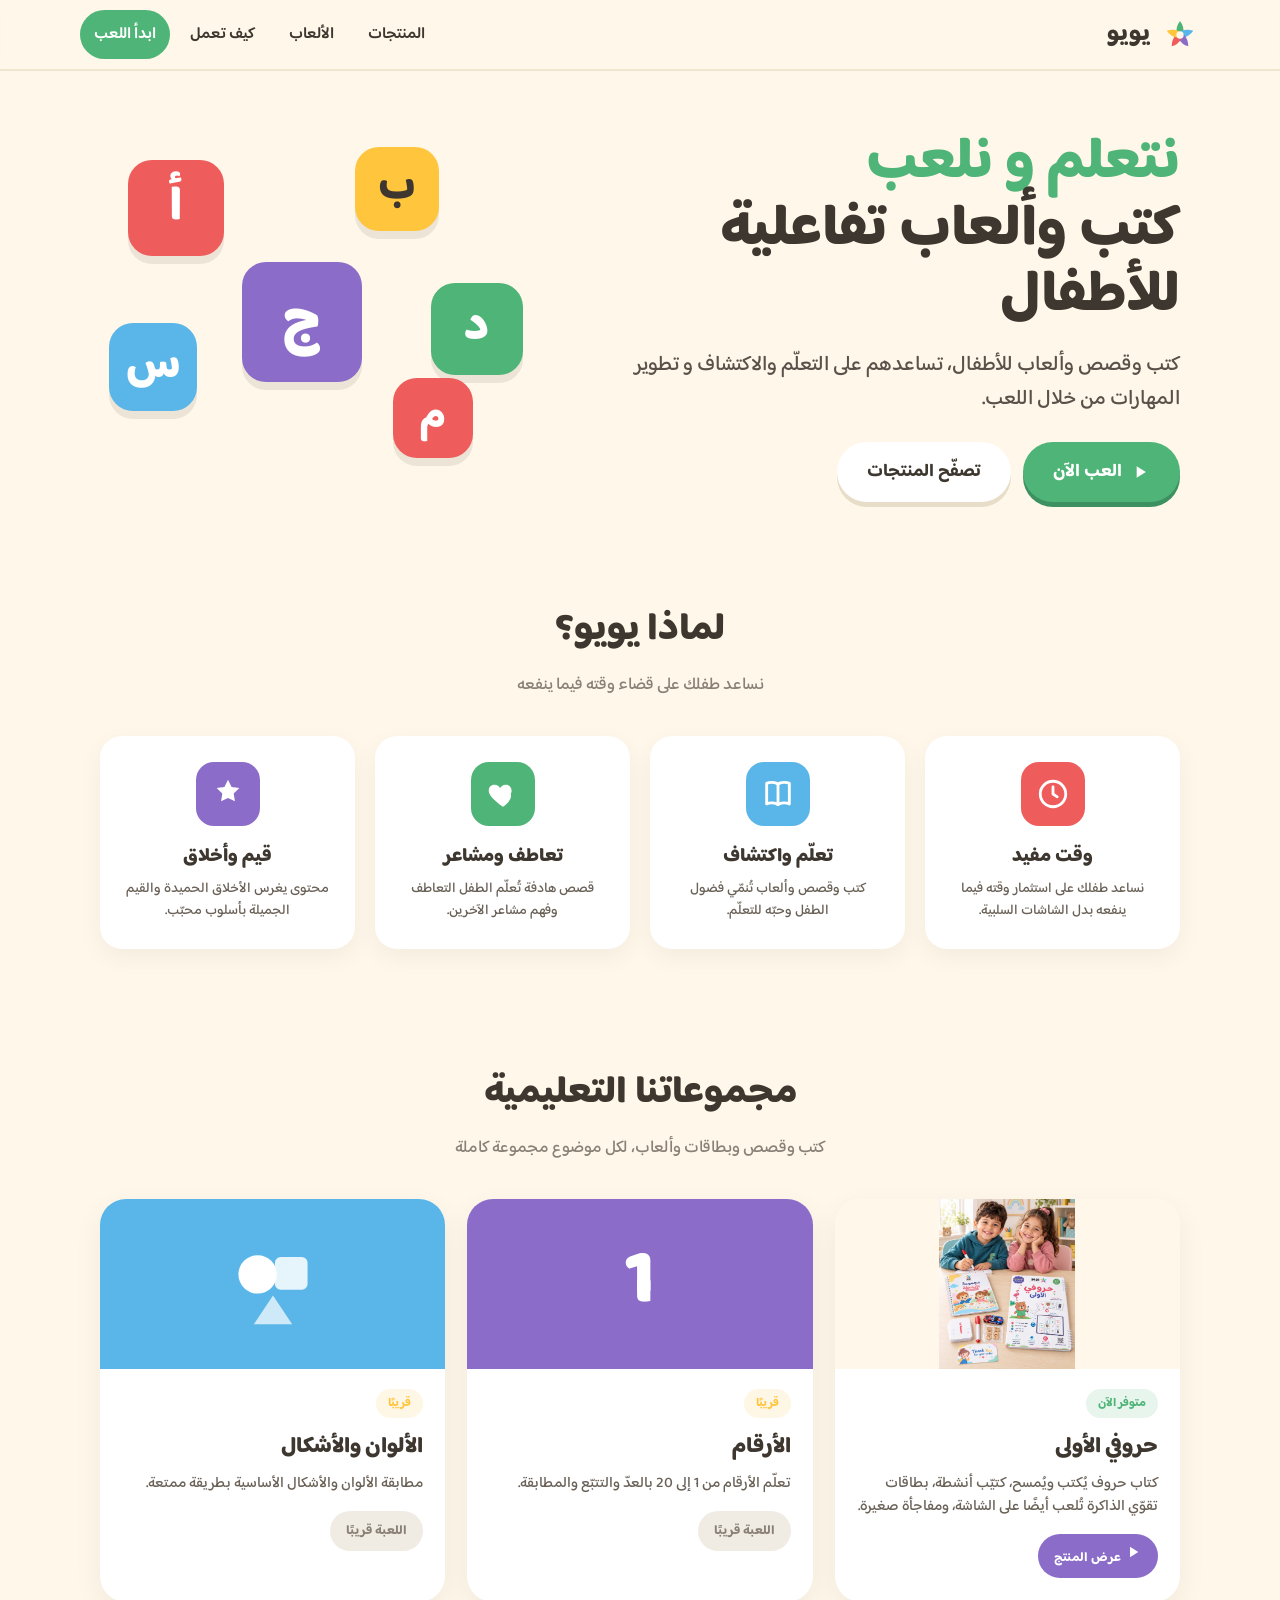
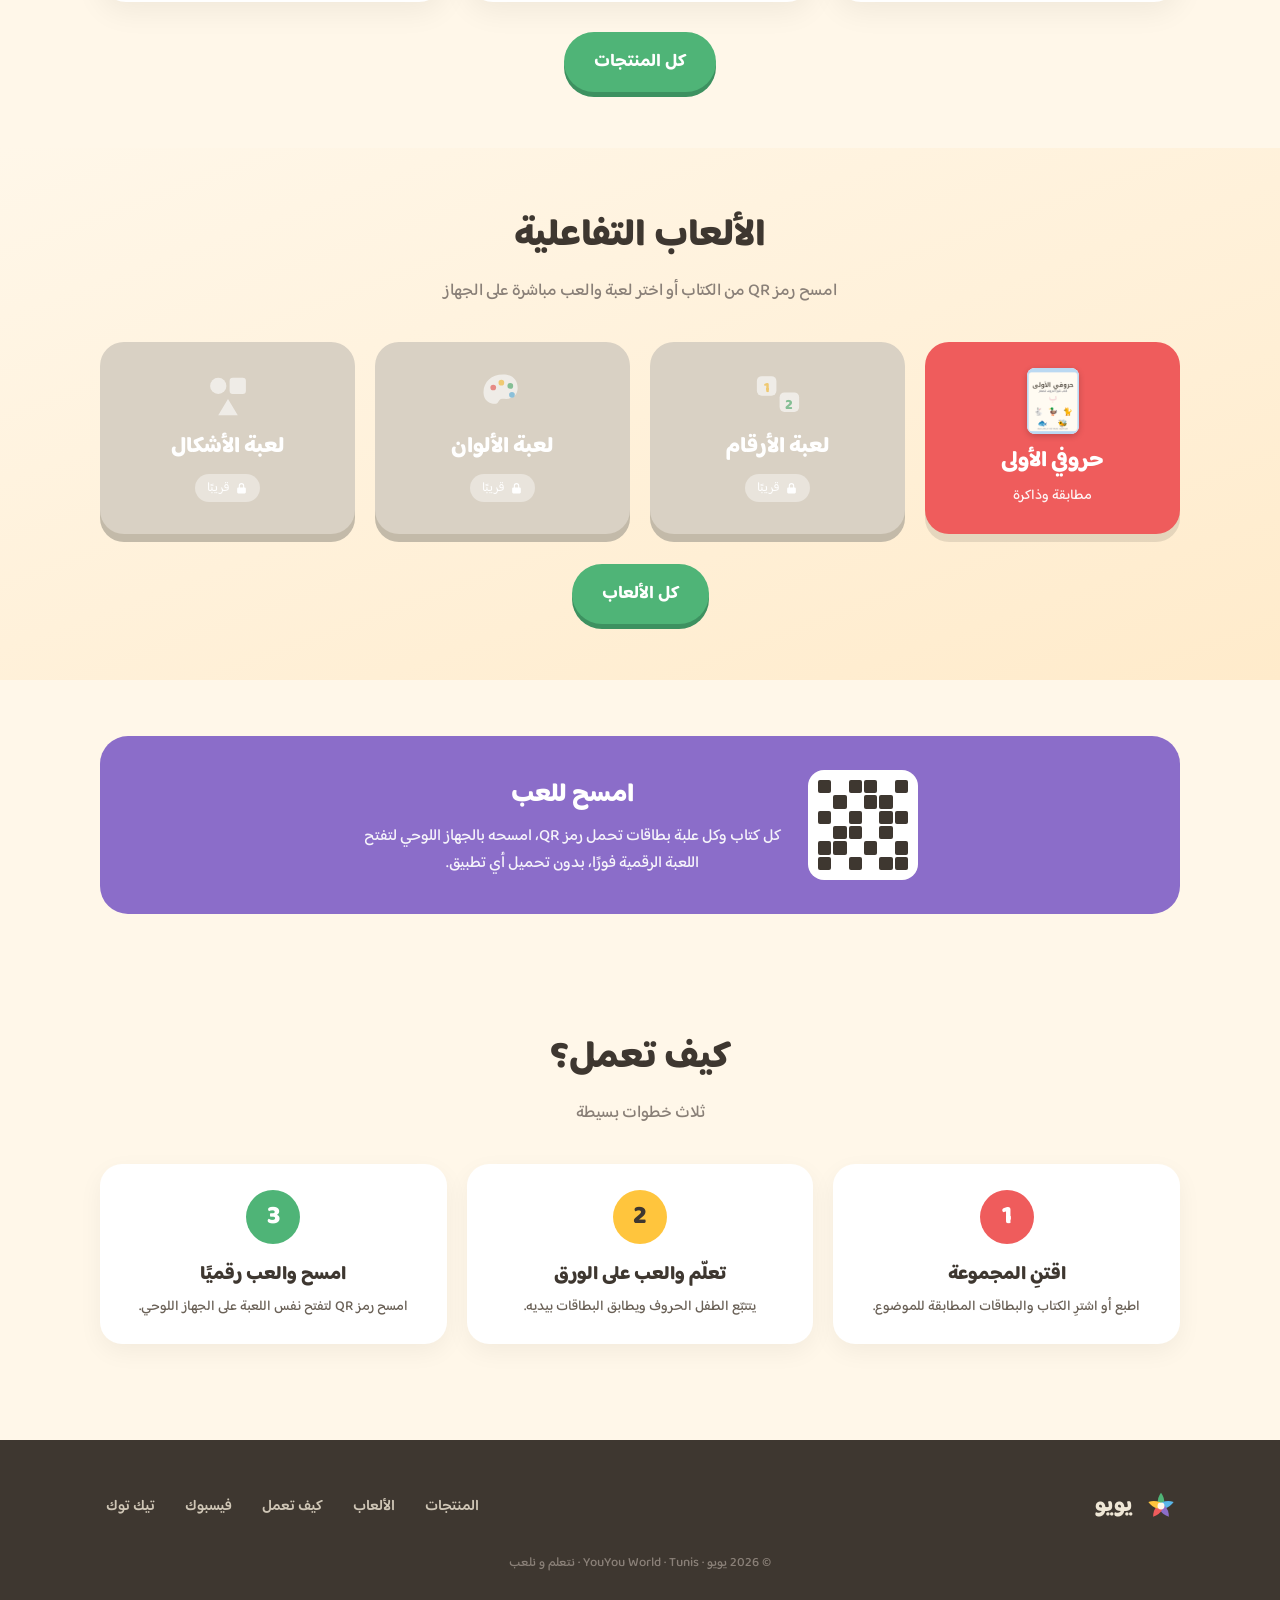
==== commit 4c9909d7: "Rework games hub as a console-style library and add pack ordering The hub drops the card-grid-with-b" ====
--- a/index.html
+++ b/index.html
@@ -24,6 +24,8 @@
     </div>
   </div>
 </nav>
+
+<main>
 
 <!-- HERO -->
 <header class="hero">
@@ -95,6 +97,8 @@
   </div>
 </section>
 
+</main>
+
 <!-- FOOTER -->
 <footer>
   <div class="wrap">
--- a/style.css
+++ b/style.css
@@ -9,16 +9,35 @@
 body{background:var(--cream);color:var(--ink);overflow-x:hidden;}
 .wrap{max-width:1120px;margin:0 auto;padding:0 20px;}
 
+/* ---------- ACCESSIBILITY ---------- */
+/* author display rules beat the UA rule for [hidden], so restate it */
+[hidden]{display:none !important;}
+a:focus-visible,button:focus-visible{outline:3px solid var(--purple);outline-offset:3px;}
+footer a:focus-visible{outline-color:#fff;}
+.sr-only{position:absolute;width:1px;height:1px;padding:0;margin:-1px;overflow:hidden;
+  clip:rect(0 0 0 0);white-space:nowrap;border:0;}
+@media(prefers-reduced-motion:reduce){
+  html{scroll-behavior:auto;}
+  *,*::before,*::after{animation-duration:.01ms !important;animation-iteration-count:1 !important;
+    transition-duration:.01ms !important;}
+}
+
 /* ---------- NAV ---------- */
 nav{position:sticky;top:0;z-index:50;background:rgba(255,247,233,.9);backdrop-filter:blur(10px);border-bottom:2px solid #f0e6d0;}
-.nav-in{display:flex;align-items:center;justify-content:space-between;padding:12px 0;}
-.brand{display:flex;align-items:center;gap:10px;font-weight:800;font-size:24px;color:inherit;}
+.nav-in{display:flex;align-items:center;justify-content:space-between;gap:12px;padding:10px 0;flex-wrap:wrap;}
+.brand{display:flex;align-items:center;gap:10px;font-weight:800;font-size:24px;color:inherit;min-height:44px;}
 .brand-flower{width:40px;height:40px;flex:0 0 auto;}
-.nav-links{display:flex;gap:6px;}
-.nav-links a{text-decoration:none;color:var(--ink);font-weight:600;font-size:16px;padding:8px 14px;border-radius:999px;transition:.15s;}
+.nav-links{display:flex;gap:6px;align-items:center;}
+.nav-links a{text-decoration:none;color:var(--ink);font-weight:600;font-size:16px;padding:11px 14px;
+  border-radius:999px;transition:.15s;display:inline-flex;align-items:center;min-height:44px;}
 .nav-links a:hover{background:#fff;}
 .nav-links a.cta{background:var(--green);color:#fff;}
-@media(max-width:640px){.nav-links a:not(.cta){display:none;}}
+/* links stay reachable on phones: the row moves under the logo instead of being hidden */
+@media(max-width:640px){
+  .nav-in{justify-content:center;gap:4px;}
+  .nav-links{width:100%;justify-content:center;flex-wrap:wrap;gap:4px;}
+  .nav-links a{font-size:15px;padding:11px 12px;}
+}
 
 /* ---------- HERO ---------- */
 .hero{position:relative;padding:60px 0 40px;overflow:hidden;}
@@ -108,7 +127,8 @@
 .foot-brand{display:flex;align-items:center;gap:10px;font-weight:800;font-size:22px;color:inherit;}
 .foot-flower{width:38px;height:38px;}
 .foot-links{display:flex;gap:18px;flex-wrap:wrap;}
-.foot-links a{color:#cfc6b6;text-decoration:none;font-weight:600;font-size:15px;}
+.foot-links a{color:#cfc6b6;text-decoration:none;font-weight:600;font-size:15px;
+  display:inline-flex;align-items:center;min-height:44px;padding:0 6px;}
 .foot-links a:hover{color:#fff;}
 .copy{text-align:center;color:#8a8078;font-size:13px;margin-top:24px;font-weight:500;}
 
@@ -184,55 +204,105 @@
 .hub-chip.on{background:var(--green);color:#fff;box-shadow:0 4px 0 #3d9160;}
 
 .hub-sec{padding:10px 0 48px;}
-.hub-grid{display:grid;grid-template-columns:repeat(auto-fit,minmax(250px,1fr));gap:22px;}
-
-.hub-card{background:#fff;border-radius:26px;padding:26px 22px 22px;text-align:center;
-  box-shadow:0 10px 30px rgba(0,0,0,.06);display:flex;flex-direction:column;align-items:center;
-  text-decoration:none;color:var(--ink);position:relative;overflow:hidden;}
-.hub-card.live{transition:transform .18s;}
-.hub-card.live:hover{transform:translateY(-6px);}
-.hub-card.live:active{transform:translateY(-2px);}
-.hub-card.live::before{content:'';position:absolute;top:0;left:0;right:0;height:7px;background:var(--c);}
-
-.hub-ic{width:88px;height:88px;border-radius:26px;display:flex;align-items:center;justify-content:center;
-  margin-bottom:16px;background:#f3eee2;flex:0 0 auto;overflow:hidden;}
-.hub-card.live .hub-ic{background:var(--c);}
-.hub-thumb{width:100%;height:100%;object-fit:cover;object-position:top;}
-
-.hub-card h3{font-size:21px;font-weight:800;margin-bottom:6px;}
-.hub-card p{font-size:14.5px;color:#6a6157;font-weight:500;line-height:1.55;margin-bottom:14px;}
-
-.hub-meta{display:flex;gap:7px;justify-content:center;flex-wrap:wrap;margin-bottom:16px;}
 .hub-pill{font-size:12px;font-weight:700;padding:4px 12px;border-radius:999px;background:#f3eee2;color:#6a6157;}
 
-.hub-prog{margin-top:auto;width:100%;padding-top:4px;}
-.hub-stars{display:flex;gap:4px;justify-content:center;color:var(--yellow);margin-bottom:6px;}
-.hub-best{font-size:13px;font-weight:600;color:#6a6157;margin-bottom:14px;}
-.hub-best strong{font-weight:800;color:var(--red);}
-.hub-best-new{color:var(--soft);}
-
-.hub-go{display:inline-flex;align-items:center;gap:7px;font-size:16px;font-weight:800;color:#fff;
-  background:var(--c);padding:13px 28px;border-radius:999px;}
-
-.hub-card.locked{background:#f7f2e7;box-shadow:0 6px 18px rgba(0,0,0,.04);}
-.hub-card.locked .hub-ic{background:#c9bfae;}
-.hub-card.locked h3{color:#8a8078;}
-.hub-card.locked .hub-soon{margin-top:auto;display:inline-flex;align-items:center;gap:6px;font-size:13.5px;
-  font-weight:700;color:var(--soft);background:#ebe4d6;padding:9px 18px;border-radius:999px;}
+/* ---------- hub: page title ---------- */
+.page-top{padding:26px 0 0;}
+.page-top h1{font-size:clamp(20px,2.6vw,26px);font-weight:800;text-align:center;color:var(--ink);}
+
+.stars{display:inline-flex;gap:5px;}
+
+/* ---------- hub: the roster ---------- */
+.roster-sec{padding:16px 0 46px;}
+.roster-h{font-size:clamp(21px,3vw,27px);font-weight:800;text-align:center;margin-bottom:18px;}
+.roster{display:grid;grid-template-columns:repeat(2,1fr);gap:16px;align-items:start;margin-top:26px;}
+@media(min-width:560px){.roster{grid-template-columns:repeat(3,1fr);}}
+
+@keyframes tileIn{from{opacity:0;transform:translateY(12px) scale(.96);}to{opacity:1;transform:none;}}
+.tile{background:var(--c);color:#fff;border-radius:26px;padding:20px 14px 18px;
+  display:flex;flex-direction:column;align-items:center;gap:10px;text-align:center;text-decoration:none;
+  box-shadow:0 6px 0 rgba(0,0,0,.18);transition:transform .1s;animation:tileIn .34s backwards;}
+a.tile:active{transform:translateY(4px);box-shadow:0 2px 0 rgba(0,0,0,.18);}
+
+.tile-face{width:76px;height:76px;border-radius:22px;background:rgba(255,255,255,.2);overflow:hidden;
+  display:flex;align-items:center;justify-content:center;flex:0 0 auto;}
+.tile-face img{width:100%;height:100%;object-fit:cover;object-position:top;}
+.tile-face svg{width:44px;height:44px;}
+.tile-name{font-size:clamp(16px,2.2vw,19px);font-weight:800;line-height:1.3;}
+.tile-go{font-size:14px;font-weight:800;background:#fff;color:var(--c);padding:7px 20px;border-radius:999px;}
+
+/* the most recently played game sorts to the front; every tile keeps the same
+   size so the grid reads as a console library rather than a promo banner */
+.tile-go{display:inline-flex;align-items:center;gap:6px;}
+
+/* upcoming games read as a sealed card pack, echoing the print-and-cut decks */
+.tile.wrapped{background:#EFE7D7;color:#8A8078;box-shadow:none;border:2px dashed #D6CCB8;padding:18px 12px 16px;}
+.tile.wrapped .tile-face{background:#C9BFAE;}
+.tile-lock{display:inline-flex;align-items:center;gap:5px;font-size:12.5px;font-weight:700;
+  background:#fff;color:#8A8078;padding:6px 14px;border-radius:999px;}
 
 .hub-empty{text-align:center;color:var(--soft);font-weight:600;padding:40px 0;}
 
 /* progress / privacy note */
 .hub-note-sec{padding-top:0;}
-.hub-note{background:#fff;border-radius:26px;padding:28px 26px;display:flex;gap:18px;align-items:flex-start;
-  box-shadow:0 8px 24px rgba(0,0,0,.05);}
-.hub-note > svg{flex:0 0 auto;color:var(--green);margin-top:2px;}
-.hub-note h3{font-size:18px;font-weight:800;margin-bottom:6px;}
-.hub-note p{font-size:14.5px;color:#6a6157;font-weight:500;line-height:1.6;max-width:620px;}
+/* parent-facing, so it stays quiet and out of the child's path */
+.hub-note{background:transparent;border:2px solid #E8DFCC;border-radius:22px;padding:20px 22px;
+  display:flex;gap:14px;align-items:flex-start;}
+.hub-note > svg{flex:0 0 auto;color:var(--soft);margin-top:2px;width:20px;height:20px;}
+.hub-note h3{font-size:15px;font-weight:800;color:#6a6157;margin-bottom:5px;}
+.hub-note p{font-size:13.5px;color:#7d7469;font-weight:500;line-height:1.6;max-width:620px;}
 .hub-reset{margin-top:14px;border:none;cursor:pointer;font-family:inherit;font-size:13.5px;font-weight:700;
   color:#6a6157;background:#f3eee2;padding:10px 20px;border-radius:999px;transition:.15s;}
 .hub-reset:hover{background:#ebe4d6;color:var(--ink);}
 @media(max-width:560px){.hub-note{flex-direction:column;gap:12px;}}
+
+/* ===== order modal (product-houroufi.html) ===== */
+
+.modal{position:fixed;inset:0;z-index:100;display:flex;align-items:center;justify-content:center;padding:18px;}
+.modal-backdrop{position:absolute;inset:0;background:rgba(62,55,48,.55);}
+.modal-box{position:relative;background:var(--cream);border-radius:30px;padding:30px 28px;
+  width:100%;max-width:520px;max-height:92vh;overflow-y:auto;box-shadow:0 20px 60px rgba(0,0,0,.3);}
+@media(max-width:520px){.modal-box{padding:24px 18px;border-radius:24px;}}
+
+.modal-x{position:absolute;top:16px;left:16px;background:#fff;border:none;cursor:pointer;color:var(--ink);
+  width:44px;height:44px;border-radius:50%;display:flex;align-items:center;justify-content:center;}
+.modal-x:hover{background:#f0e6d0;}
+.modal-box h2{font-size:clamp(22px,4vw,28px);font-weight:800;margin-bottom:6px;padding-left:46px;}
+.modal-sub{font-size:14.5px;color:#6a6157;font-weight:500;margin-bottom:20px;}
+
+.pack-opts{display:flex;flex-direction:column;gap:12px;margin-bottom:22px;}
+.pack-opt{display:flex;gap:12px;align-items:flex-start;background:#fff;border:3px solid #EFE7D7;
+  border-radius:20px;padding:16px 18px;cursor:pointer;transition:border-color .15s;}
+.pack-opt:hover{border-color:#ded2b8;}
+.pack-opt input{margin-top:4px;width:20px;height:20px;accent-color:var(--green);flex:0 0 auto;cursor:pointer;}
+.pack-opt:has(input:checked){border-color:var(--green);}
+.pack-opt:focus-within{outline:3px solid var(--purple);outline-offset:3px;}
+.pack-body{display:flex;flex-direction:column;gap:5px;min-width:0;}
+.pack-top{display:flex;align-items:baseline;gap:10px;flex-wrap:wrap;}
+.pack-name{font-size:18px;font-weight:800;}
+.pack-price{font-size:15px;font-weight:800;color:var(--red);}
+.pack-desc{font-size:13.5px;color:#6a6157;font-weight:500;line-height:1.5;}
+.pack-flag{align-self:flex-start;font-size:12px;font-weight:700;color:#fff;background:var(--purple);
+  padding:4px 12px;border-radius:999px;margin-top:3px;}
+
+.fld{display:flex;flex-direction:column;gap:5px;margin-bottom:13px;}
+.fld span{font-size:13.5px;font-weight:700;color:#6a6157;}
+.fld input{font-family:inherit;font-size:16px;font-weight:600;color:var(--ink);background:#fff;
+  border:3px solid #EFE7D7;border-radius:14px;padding:12px 14px;min-height:46px;}
+.fld input:focus{outline:none;border-color:var(--green);}
+.fld input:focus-visible{outline:3px solid var(--purple);outline-offset:2px;}
+
+.order-err{font-size:13.5px;font-weight:700;color:var(--red);background:#EF5C5C18;
+  padding:10px 14px;border-radius:12px;margin-bottom:12px;}
+.modal-cta{width:100%;justify-content:center;font-size:17px;}
+
+.order-copy-note{font-size:14.5px;font-weight:700;color:var(--green);background:#4FB47718;
+  padding:12px 16px;border-radius:14px;margin-bottom:14px;line-height:1.5;}
+.order-summary{font-family:inherit;font-size:14px;font-weight:600;color:var(--ink);background:#fff;
+  border:3px solid #EFE7D7;border-radius:16px;padding:14px 16px;margin-bottom:16px;
+  white-space:pre-wrap;word-break:break-word;line-height:1.7;user-select:all;}
+.order-back{display:block;margin:12px auto 0;background:none;border:none;cursor:pointer;font-family:inherit;
+  font-size:14px;font-weight:700;color:#6a6157;text-decoration:underline;padding:10px;min-height:44px;}
 
 /* ===== products.html: the collections catalog ===== */
 
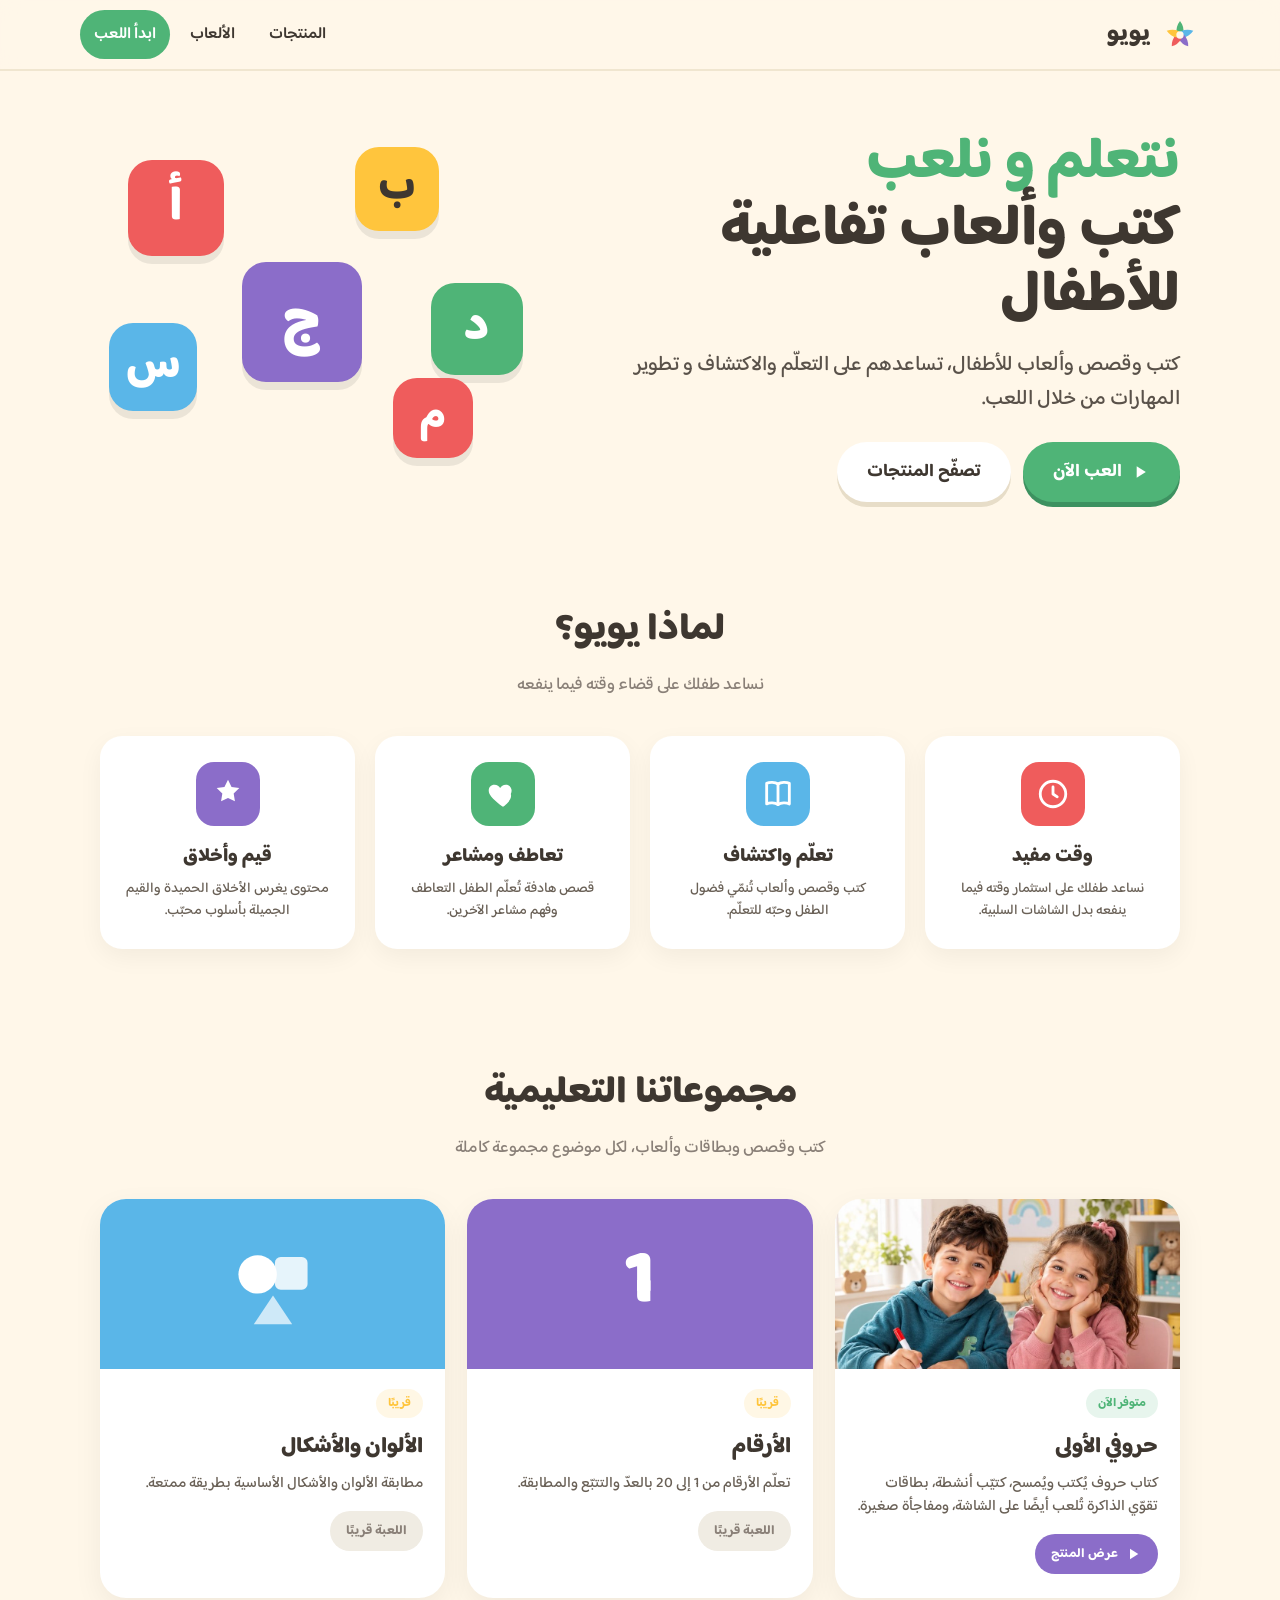
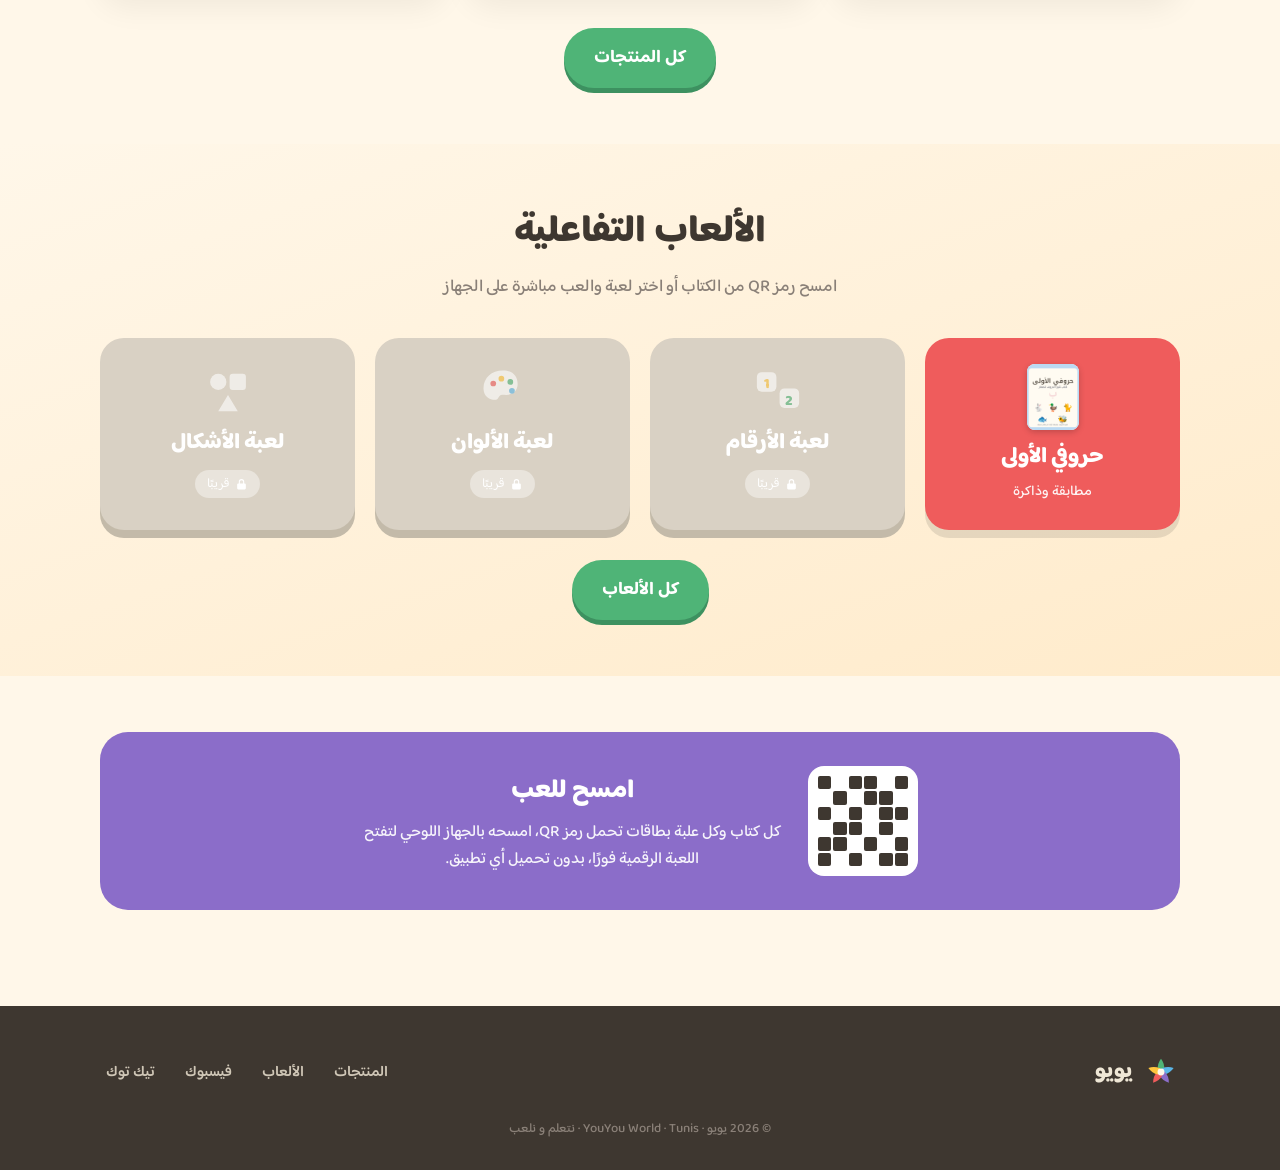
==== commit 441c8d93: "Add WhatsApp and Messenger order buttons, drop generic how-it-works Both channels carry the full ord" ====
--- a/index.html
+++ b/index.html
@@ -19,7 +19,6 @@
     <div class="nav-links">
       <a href="products">المنتجات</a>
       <a href="games">الألعاب</a>
-      <a href="#how">كيف تعمل</a>
       <a href="games" class="cta">ابدأ اللعب</a>
     </div>
   </div>
@@ -84,18 +83,6 @@
   </div>
 </section>
 
-<!-- HOW -->
-<section class="sec" id="how">
-  <div class="wrap">
-    <h2>كيف تعمل؟</h2>
-    <div class="sub">ثلاث خطوات بسيطة</div>
-    <div class="steps">
-      <div class="step"><div class="n" style="background:var(--red)">1</div><h3>اقتنِ المجموعة</h3><p>اطبع أو اشترِ الكتاب والبطاقات المطابقة للموضوع.</p></div>
-      <div class="step"><div class="n" style="background:var(--yellow);color:var(--ink)">2</div><h3>تعلّم والعب على الورق</h3><p>يتتبّع الطفل الحروف ويطابق البطاقات بيديه.</p></div>
-      <div class="step"><div class="n" style="background:var(--green)">3</div><h3>امسح والعب رقميًا</h3><p>امسح رمز QR لتفتح نفس اللعبة على الجهاز اللوحي.</p></div>
-    </div>
-  </div>
-</section>
 
 </main>
 
@@ -107,7 +94,6 @@
       <div class="foot-links">
         <a href="#products">المنتجات</a>
         <a href="#games">الألعاب</a>
-        <a href="#how">كيف تعمل</a>
         <a href="#">فيسبوك</a>
         <a href="#">تيك توك</a>
       </div>
--- a/style.css
+++ b/style.css
@@ -75,19 +75,23 @@
 
 /* ---------- PRODUCTS ---------- */
 .prod-grid{display:grid;grid-template-columns:repeat(auto-fit,minmax(260px,1fr));gap:22px;}
-.prod{background:#fff;border-radius:26px;overflow:hidden;box-shadow:0 10px 30px rgba(0,0,0,.06);transition:transform .18s;display:flex;flex-direction:column;}
-.prod:hover{transform:translateY(-6px);}
+.prod{background:#fff;border-radius:26px;overflow:hidden;box-shadow:0 10px 30px rgba(0,0,0,.06);transition:transform .18s;display:flex;flex-direction:column;text-decoration:none;color:inherit;}
+a.prod:hover{transform:translateY(-6px);}
+a.prod:active{transform:translateY(-2px);}
 .prod .top{height:170px;display:flex;align-items:center;justify-content:center;gap:10px;position:relative;}
 .prod .top .big{font-size:78px;font-weight:800;color:#fff;}
 .prod .top img{width:90px;height:90px;object-fit:contain;}
-.cover-thumb{width:100% !important;height:100% !important;object-fit:cover;object-position:top;}
+/* min-width stops flex from shrinking the cover below the card width.
+   the .prod .top img rule above is more specific, so covers restate object-fit. */
+.cover-thumb{width:100% !important;height:100% !important;min-width:100%;object-fit:cover;object-position:top;}
+.prod .top img.cover-thumb{object-fit:cover;}
 .game-thumb{width:52px;height:66px;object-fit:cover;object-position:top;border-radius:8px;box-shadow:0 2px 6px rgba(0,0,0,.2);background:#fff;}
 .prod .body{padding:20px 22px 24px;}
 .prod .tag{display:inline-block;font-size:12px;font-weight:700;padding:4px 12px;border-radius:999px;margin-bottom:10px;}
 .prod h3{font-size:22px;font-weight:800;margin-bottom:6px;}
 .prod p{color:#6a6157;font-size:15px;font-weight:500;line-height:1.55;margin-bottom:16px;}
 .prod .row{display:flex;gap:8px;flex-wrap:wrap;}
-.mini{font-size:13px;font-weight:700;padding:9px 16px;border-radius:999px;text-decoration:none;cursor:pointer;border:none;font-family:inherit;}
+.mini{font-size:13px;font-weight:700;padding:9px 16px;border-radius:999px;text-decoration:none;border:none;font-family:inherit;display:inline-flex;align-items:center;gap:6px;}
 .mini.play{background:var(--purple);color:#fff;}
 .mini.soon{background:#f0ece3;color:var(--soft);}
 
@@ -124,7 +128,7 @@
 /* ---------- FOOTER ---------- */
 footer{background:var(--ink);color:#efe7d6;padding:44px 0 30px;margin-top:40px;}
 .foot-in{display:flex;justify-content:space-between;align-items:center;flex-wrap:wrap;gap:20px;}
-.foot-brand{display:flex;align-items:center;gap:10px;font-weight:800;font-size:22px;color:inherit;}
+.foot-brand{display:flex;align-items:center;gap:10px;font-weight:800;font-size:22px;color:inherit;min-height:44px;text-decoration:none;}
 .foot-flower{width:38px;height:38px;}
 .foot-links{display:flex;gap:18px;flex-wrap:wrap;}
 .foot-links a{color:#cfc6b6;text-decoration:none;font-weight:600;font-size:15px;
@@ -135,7 +139,7 @@
 .logo-svg-book{fill:#fff;stroke:var(--ink);}/* ===== product-houroufi.html: reuses tokens from style.css ===== */
 
 .pd-crumb{display:flex;align-items:center;gap:8px;padding:18px 20px 0;font-size:14px;color:var(--soft);font-weight:600;}
-.pd-crumb a{color:var(--soft);text-decoration:none;}
+.pd-crumb a{color:var(--soft);text-decoration:none;display:inline-flex;align-items:center;min-height:44px;}
 .pd-crumb a:hover{color:var(--ink);}
 .pd-crumb-current{color:var(--ink);}
 
@@ -260,35 +264,38 @@
 
 .modal{position:fixed;inset:0;z-index:100;display:flex;align-items:center;justify-content:center;padding:18px;}
 .modal-backdrop{position:absolute;inset:0;background:rgba(62,55,48,.55);}
-.modal-box{position:relative;background:var(--cream);border-radius:30px;padding:30px 28px;
-  width:100%;max-width:520px;max-height:92vh;overflow-y:auto;box-shadow:0 20px 60px rgba(0,0,0,.3);}
-@media(max-width:520px){.modal-box{padding:24px 18px;border-radius:24px;}}
+.modal-box{position:relative;background:var(--cream);border-radius:30px;padding:24px 26px;
+  width:100%;max-width:520px;max-height:94vh;overflow-y:auto;box-shadow:0 20px 60px rgba(0,0,0,.3);}
+@media(max-width:520px){.modal-box{padding:20px 16px;border-radius:24px;}}
 
 .modal-x{position:absolute;top:16px;left:16px;background:#fff;border:none;cursor:pointer;color:var(--ink);
   width:44px;height:44px;border-radius:50%;display:flex;align-items:center;justify-content:center;}
 .modal-x:hover{background:#f0e6d0;}
-.modal-box h2{font-size:clamp(22px,4vw,28px);font-weight:800;margin-bottom:6px;padding-left:46px;}
-.modal-sub{font-size:14.5px;color:#6a6157;font-weight:500;margin-bottom:20px;}
-
-.pack-opts{display:flex;flex-direction:column;gap:12px;margin-bottom:22px;}
-.pack-opt{display:flex;gap:12px;align-items:flex-start;background:#fff;border:3px solid #EFE7D7;
-  border-radius:20px;padding:16px 18px;cursor:pointer;transition:border-color .15s;}
+.modal-box h2{font-size:clamp(21px,3.6vw,26px);font-weight:800;margin-bottom:4px;padding-left:46px;}
+.modal-sub{font-size:14px;color:#6a6157;font-weight:500;margin-bottom:14px;}
+
+.pack-opts{display:flex;flex-direction:column;gap:10px;margin-bottom:16px;}
+.pack-opt{display:flex;gap:11px;align-items:flex-start;background:#fff;border:3px solid #EFE7D7;
+  border-radius:18px;padding:13px 15px;cursor:pointer;transition:border-color .15s;}
 .pack-opt:hover{border-color:#ded2b8;}
 .pack-opt input{margin-top:4px;width:20px;height:20px;accent-color:var(--green);flex:0 0 auto;cursor:pointer;}
 .pack-opt:has(input:checked){border-color:var(--green);}
 .pack-opt:focus-within{outline:3px solid var(--purple);outline-offset:3px;}
-.pack-body{display:flex;flex-direction:column;gap:5px;min-width:0;}
+.pack-body{display:flex;flex-direction:column;gap:4px;min-width:0;}
 .pack-top{display:flex;align-items:baseline;gap:10px;flex-wrap:wrap;}
-.pack-name{font-size:18px;font-weight:800;}
+.pack-name{font-size:17px;font-weight:800;}
 .pack-price{font-size:15px;font-weight:800;color:var(--red);}
-.pack-desc{font-size:13.5px;color:#6a6157;font-weight:500;line-height:1.5;}
-.pack-flag{align-self:flex-start;font-size:12px;font-weight:700;color:#fff;background:var(--purple);
-  padding:4px 12px;border-radius:999px;margin-top:3px;}
-
-.fld{display:flex;flex-direction:column;gap:5px;margin-bottom:13px;}
-.fld span{font-size:13.5px;font-weight:700;color:#6a6157;}
+.pack-desc{font-size:13px;color:#6a6157;font-weight:500;line-height:1.45;}
+.pack-flag{align-self:flex-start;font-size:11.5px;font-weight:700;color:#fff;background:var(--purple);
+  padding:3px 11px;border-radius:999px;margin-top:2px;}
+
+/* name and phone share a row once there is space, to keep the modal scroll-free */
+.fld-row{display:grid;grid-template-columns:1fr 1fr;gap:10px;}
+@media(max-width:430px){.fld-row{grid-template-columns:1fr;}}
+.fld{display:flex;flex-direction:column;gap:4px;margin-bottom:10px;}
+.fld span{font-size:13px;font-weight:700;color:#6a6157;}
 .fld input{font-family:inherit;font-size:16px;font-weight:600;color:var(--ink);background:#fff;
-  border:3px solid #EFE7D7;border-radius:14px;padding:12px 14px;min-height:46px;}
+  border:3px solid #EFE7D7;border-radius:14px;padding:10px 13px;min-height:44px;}
 .fld input:focus{outline:none;border-color:var(--green);}
 .fld input:focus-visible{outline:3px solid var(--purple);outline-offset:2px;}
 
@@ -296,13 +303,39 @@
   padding:10px 14px;border-radius:12px;margin-bottom:12px;}
 .modal-cta{width:100%;justify-content:center;font-size:17px;}
 
-.order-copy-note{font-size:14.5px;font-weight:700;color:var(--green);background:#4FB47718;
-  padding:12px 16px;border-radius:14px;margin-bottom:14px;line-height:1.5;}
+.order-copy-note{font-size:14px;font-weight:600;color:#6a6157;line-height:1.6;margin-bottom:14px;}
 .order-summary{font-family:inherit;font-size:14px;font-weight:600;color:var(--ink);background:#fff;
-  border:3px solid #EFE7D7;border-radius:16px;padding:14px 16px;margin-bottom:16px;
-  white-space:pre-wrap;word-break:break-word;line-height:1.7;user-select:all;}
-.order-back{display:block;margin:12px auto 0;background:none;border:none;cursor:pointer;font-family:inherit;
+  border:3px solid #EFE7D7;border-radius:16px;padding:14px 16px;margin-bottom:18px;
+  white-space:pre-wrap;word-break:break-word;line-height:1.7;}
+
+.send-row{display:grid;grid-template-columns:1fr 1fr;gap:12px;}
+@media(max-width:400px){.send-row{grid-template-columns:1fr;}}
+.send-btn{display:inline-flex;align-items:center;justify-content:center;gap:9px;text-decoration:none;
+  color:#fff;font-size:17px;font-weight:800;padding:15px 20px;border-radius:999px;min-height:44px;
+  transition:transform .1s;}
+.send-btn:active{transform:translateY(3px);box-shadow:0 2px 0 rgba(0,0,0,.2) !important;}
+.send-wa{background:#25D366;box-shadow:0 5px 0 #1da851;}
+.send-msg{background:#0084FF;box-shadow:0 5px 0 #0065c4;}
+
+.order-copy{display:block;width:100%;margin-top:12px;background:#fff;border:3px solid #EFE7D7;cursor:pointer;
+  font-family:inherit;font-size:14.5px;font-weight:700;color:#6a6157;border-radius:999px;padding:11px;min-height:44px;}
+.order-copy:hover{border-color:#ded2b8;}
+.order-back{display:block;margin:10px auto 0;background:none;border:none;cursor:pointer;font-family:inherit;
   font-size:14px;font-weight:700;color:#6a6157;text-decoration:underline;padding:10px;min-height:44px;}
+
+/* narrow phones: trim the modal further so step 1 still fits without scrolling.
+   must sit after the base rules above, same specificity, later wins */
+@media(max-width:400px){
+  .modal-box{padding:18px 14px;}
+  .modal-box h2{margin-bottom:2px;}
+  .modal-sub{font-size:13px;margin-bottom:10px;}
+  .pack-opts{gap:9px;margin-bottom:13px;}
+  .pack-opt{padding:11px 13px;}
+  .pack-name{font-size:16px;}
+  .pack-desc{font-size:12.5px;line-height:1.4;}
+  .pack-flag{margin-top:1px;}
+  .fld{margin-bottom:8px;}
+}
 
 /* ===== products.html: the collections catalog ===== */
 
